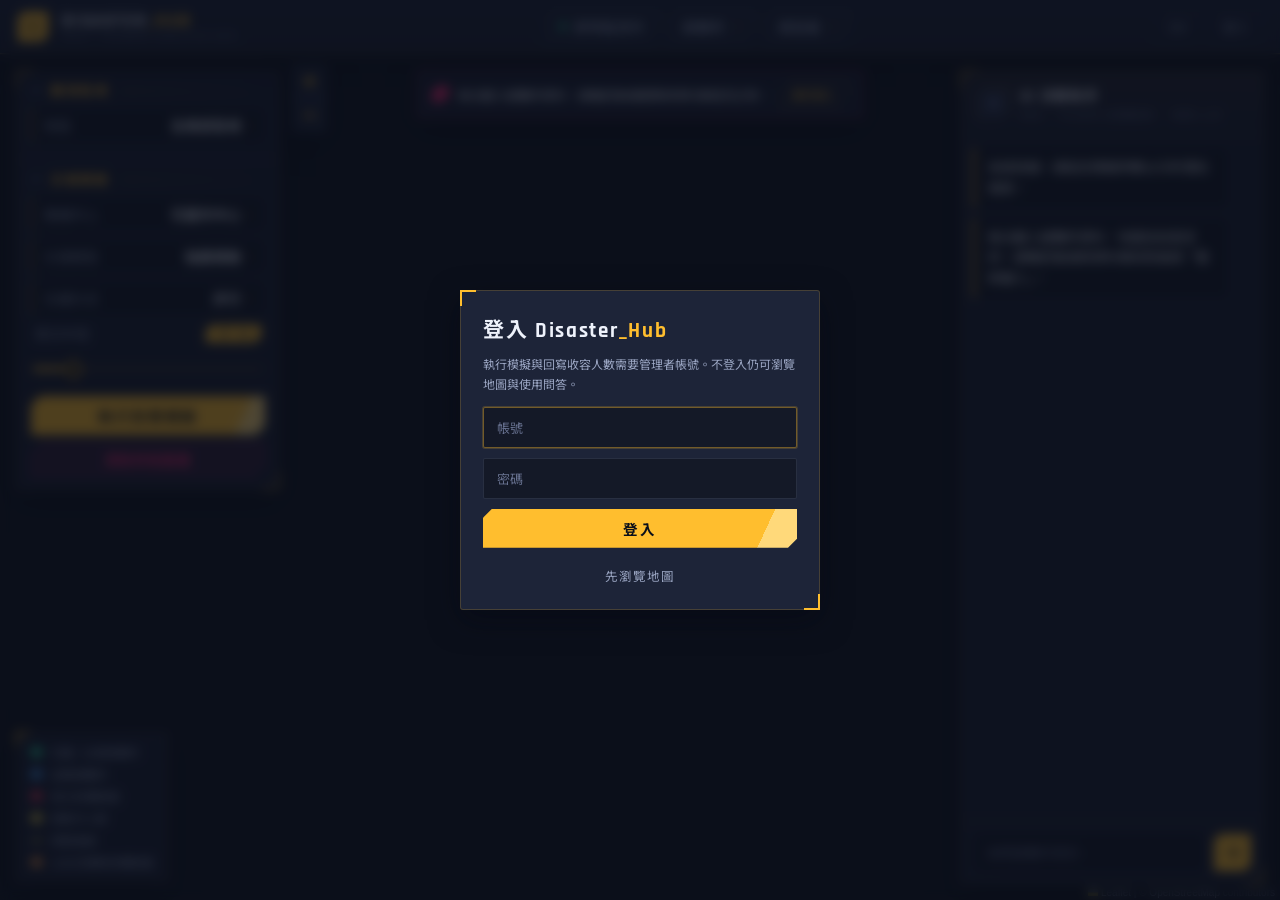
==== static/index.html @ a226a660 "add travel mode selector and show route times" ====
<!DOCTYPE html>
<html lang="zh-TW">
<head>
    <meta charset="UTF-8">
    <meta name="viewport" content="width=device-width, initial-scale=1">
    <title>Disaster Hub</title>
    <link href="https://fonts.googleapis.com/css2?family=Rajdhani:wght@500;600;700&family=Share+Tech+Mono&family=Noto+Sans+TC:wght@400;500;700&display=swap" rel="stylesheet">
    <!-- Leaflet 打包在本地：災時對外網路不穩也要能載入地圖程式；底圖圖磚仍需連線 -->
    <link rel="stylesheet" href="/static/vendor/leaflet/leaflet.css"/>
    <script src="/static/vendor/leaflet/leaflet.js"></script>
    <link rel="stylesheet" href="/static/style.css">
</head>
<body>

<nav class="navbar">
    <div class="logo-mark">
        <svg width="16" height="16" viewBox="0 0 24 24" fill="none"><path d="M12 2L3 7V12C3 17.5 6.8 21.7 12 23C17.2 21.7 21 17.5 21 12V7L12 2Z" stroke="white" stroke-width="2" stroke-linejoin="round" fill="rgba(255,255,255,0.15)"/></svg>
    </div>
    <div class="brand">
        <span class="brand-name">Disaster<b>_Hub</b></span>
        <span class="brand-sub">East Taiwan Shelter Ops</span>
    </div>
    <div class="nav-stats">
        <div class="stat-chip"><span class="live-dot"></span><span data-i18n="live">即時監測中</span></div>
        <div class="stat-chip"><span data-i18n="stat_shelters">避難所</span> <b id="stat-shelters">–</b></div>
        <div class="stat-chip"><span data-i18n="stat_capacity">總容量</span> <b id="stat-capacity">–</b></div>
    </div>
    <div class="auth-area">
        <button type="button" class="auth-btn" id="btn-lang" data-i18n="lang_toggle">EN</button>
        <div class="auth-chip" id="auth-chip" hidden>
            <span class="auth-user" id="auth-user"></span>
            <button type="button" class="auth-btn" id="btn-logout" data-i18n="btn_logout">登出</button>
        </div>
        <button type="button" class="auth-btn" id="btn-login-open" data-i18n="btn_login" hidden>登入</button>
    </div>
</nav>

<div class="workspace">

    <div id="map-panel">
        <div id="map"></div>
        <canvas id="crowd-canvas"></canvas>
        <div id="app-error" class="app-error" hidden>
            <span class="app-error-icon">!</span>
            <span id="app-error-text"></span>
            <button type="button" id="app-error-retry" data-i18n="btn_retry">重新載入</button>
        </div>
        <div class="legend">
            <div class="legend-item"><div class="legend-dot" style="background:#2ee6a8"></div><span data-i18n="legend_hualien_taitung">花蓮 / 台東避難所</span></div>
            <div class="legend-item"><div class="legend-dot" style="background:#4da6ff"></div><span data-i18n="legend_yilan">宜蘭避難所</span></div>
            <div class="legend-item"><div class="legend-dot" style="background:#ff3d5c"></div><span data-i18n="legend_impact">受災影響範圍</span></div>
            <div class="legend-item"><div class="legend-dot" style="background:#ffe14d"></div><span data-i18n="legend_crowd">疏散中人群</span></div>
            <div class="legend-item"><div class="legend-line"></div><span data-i18n="legend_route">疏散路線</span></div>
            <div class="legend-item"><div class="legend-dot" style="background:#ff9f43"></div><span data-i18n="legend_debris">土石流潛勢影響範圍</span></div>
        </div>
    </div>

    <aside class="sidebar overlay-panel">
        <div class="panel-section">
            <div class="section-header" data-i18n="section_area">觀測區域</div>
            <div class="list-row" onclick="toggleDropdown(event,'city-dropdown')">
                <span class="row-label" data-i18n="label_area">地區</span>
                <span class="row-value" id="city-display" data-i18n="city_all">全東部區域</span>
                <span class="chevron">›</span>
                <div class="dropdown-menu" id="city-dropdown">
                    <div class="dropdown-option selected" onclick="selectOption(event,'city','all','city_all')"><span data-i18n="city_all">全東部區域</span><span class="checkmark">✓</span></div>
                    <div class="dropdown-option" onclick="selectOption(event,'city','YILAN','city_yilan')"><span data-i18n="city_yilan">宜蘭</span></div>
                    <div class="dropdown-option" onclick="selectOption(event,'city','HUALIEN','city_hualien')"><span data-i18n="city_hualien">花蓮</span></div>
                    <div class="dropdown-option" onclick="selectOption(event,'city','TAITUNG','city_taitung')"><span data-i18n="city_taitung">台東</span></div>
                </div>
            </div>
        </div>

        <div class="panel-section">
            <div class="section-header" data-i18n="section_sim">災害模擬</div>
            <div class="list-row" onclick="toggleDropdown(event,'loc-dropdown')">
                <span class="row-label" data-i18n="label_center">模擬中心</span>
                <span class="row-value" id="loc-display" data-i18n="loc_hualien">花蓮市中心</span>
                <span class="chevron">›</span>
                <div class="dropdown-menu" id="loc-dropdown">
                    <div class="dropdown-option selected" onclick="selectOption(event,'loc','121.60,23.98','loc_hualien')"><span data-i18n="loc_hualien">花蓮市中心</span><span class="checkmark">✓</span></div>
                    <div class="dropdown-option" onclick="selectOption(event,'loc','121.75,24.75','loc_yilan')"><span data-i18n="loc_yilan">宜蘭市中心</span></div>
                    <div class="dropdown-option" onclick="selectOption(event,'loc','121.13,22.75','loc_taitung')"><span data-i18n="loc_taitung">台東市中心</span></div>
                </div>
            </div>
            <div class="list-row" onclick="toggleDropdown(event,'type-dropdown')">
                <span class="row-label" data-i18n="label_type">災害類型</span>
                <span class="row-value" id="type-display" data-i18n="type_earthquake">強震模擬</span>
                <span class="chevron">›</span>
                <div class="dropdown-menu" id="type-dropdown">
                    <div class="dropdown-option selected" onclick="selectOption(event,'type','earthquake','type_earthquake')"><span data-i18n="type_earthquake">強震模擬</span><span class="checkmark">✓</span></div>
                    <div class="dropdown-option" onclick="selectOption(event,'type','flood','type_flood')"><span data-i18n="type_flood">淹水模擬</span></div>
                    <div class="dropdown-option" onclick="selectOption(event,'type','fire','type_fire')"><span data-i18n="type_fire">火災模擬</span></div>
                </div>
            </div>
            <div class="list-row" onclick="toggleDropdown(event,'mode-dropdown')">
                <span class="row-label" data-i18n="label_mode">交通方式</span>
                <span class="row-value" id="mode-display" data-i18n="mode_walk">步行</span>
                <span class="chevron">›</span>
                <div class="dropdown-menu" id="mode-dropdown">
                    <div class="dropdown-option selected" onclick="selectOption(event,'mode','walk','mode_walk')"><span data-i18n="mode_walk">步行</span><span class="checkmark">✓</span></div>
                    <div class="dropdown-option" onclick="selectOption(event,'mode','drive','mode_drive')"><span data-i18n="mode_drive">開車</span></div>
                </div>
            </div>
            <div class="slider-row">
                <div class="slider-header">
                    <span class="slider-label" data-i18n="label_radius">受災半徑</span>
                    <span class="slider-value" id="radius-val">10 km</span>
                </div>
                <input type="range" id="sim-radius" min="1" max="60" value="10">
            </div>
        </div>

        <!-- 模擬進度條 -->
        <div id="sim-progress-wrap">
            <div class="progress-label">
                <span data-i18n="sim_progress">人群疏散模擬中</span>
                <span id="progress-pct">0%</span>
            </div>
            <div id="sim-progress-bar-bg">
                <div id="sim-progress-bar"></div>
            </div>
        </div>

        <div class="panel-actions">
            <button class="btn-primary" id="btn-simulate" data-i18n="btn_simulate">執行空間模擬</button>
            <button class="btn-danger" id="btn-reset" data-i18n="btn_reset">清除所有圖層</button>
        </div>
    </aside>

    <aside id="chat-panel" class="overlay-panel">
        <div class="chat-header">
            <div class="chat-avatar">
                <svg width="15" height="15" viewBox="0 0 24 24" fill="none"><path d="M12 3L13.9 8.6L19.5 9.2L15.4 13L16.6 18.5L12 15.6L7.4 18.5L8.6 13L4.5 9.2L10.1 8.6L12 3Z" stroke="#a5b4fc" stroke-width="1.6" stroke-linejoin="round"/></svg>
            </div>
            <div>
                <div class="chat-title" data-i18n="chat_title">AI 決策助手</div>
                <div class="chat-subtitle" data-i18n="chat_subtitle">RAG · PostGIS 空間查詢 · 本地 LLM</div>
            </div>
        </div>
        <div id="chat-container">
            <div class="msg msg-ai" data-i18n="chat_ready">系統就緒。請設定模擬參數以分析潛在風險。</div>
        </div>
        <div class="input-bar">
            <input class="input-field" type="text" id="user-input" placeholder="詢問避難所資訊…" data-i18n-placeholder="chat_placeholder" onkeydown="if(event.key==='Enter') sendChat(this.value)">
            <button class="send-btn" onclick="sendChat(document.getElementById('user-input').value)">
                <svg width="13" height="13" viewBox="0 0 12 12" fill="none"><path d="M6 1L11 6L6 11M1 6H11" stroke="white" stroke-width="1.8" stroke-linecap="round" stroke-linejoin="round"/></svg>
            </button>
        </div>
    </aside>

</div>

<div id="login-overlay" class="login-overlay" hidden>
    <form id="login-form" class="login-card">
        <div class="login-title"><span data-i18n="login_title">登入</span> Disaster<b>_Hub</b></div>
        <div class="login-sub" data-i18n="login_sub">執行模擬與回寫收容人數需要管理者帳號。不登入仍可瀏覽地圖與使用問答。</div>
        <input class="input-field" type="text" id="login-user" placeholder="帳號" data-i18n-placeholder="login_user" autocomplete="username" required>
        <input class="input-field" type="password" id="login-pass" placeholder="密碼" data-i18n-placeholder="login_pass" autocomplete="current-password" required>
        <div id="login-error" class="login-error" hidden></div>
        <button class="btn-primary" type="submit" id="btn-login" data-i18n="btn_login">登入</button>
        <button class="btn-ghost" type="button" id="btn-login-skip" data-i18n="login_skip">先瀏覽地圖</button>
    </form>
</div>

<script src="/static/i18n.js"></script>
<script src="/static/app.js"></script>
</body>
</html>
---- static/vendor/leaflet/leaflet.css ----
/* required styles */

.leaflet-pane,
.leaflet-tile,
.leaflet-marker-icon,
.leaflet-marker-shadow,
.leaflet-tile-container,
.leaflet-pane > svg,
.leaflet-pane > canvas,
.leaflet-zoom-box,
.leaflet-image-layer,
.leaflet-layer {
	position: absolute;
	left: 0;
	top: 0;
	}
.leaflet-container {
	overflow: hidden;
	}
.leaflet-tile,
.leaflet-marker-icon,
.leaflet-marker-shadow {
	-webkit-user-select: none;
	   -moz-user-select: none;
	        user-select: none;
	  -webkit-user-drag: none;
	}
/* Prevents IE11 from highlighting tiles in blue */
.leaflet-tile::selection {
	background: transparent;
}
/* Safari renders non-retina tile on retina better with this, but Chrome is worse */
.leaflet-safari .leaflet-tile {
	image-rendering: -webkit-optimize-contrast;
	}
/* hack that prevents hw layers "stretching" when loading new tiles */
.leaflet-safari .leaflet-tile-container {
	width: 1600px;
	height: 1600px;
	-webkit-transform-origin: 0 0;
	}
.leaflet-marker-icon,
.leaflet-marker-shadow {
	display: block;
	}
/* .leaflet-container svg: reset svg max-width decleration shipped in Joomla! (joomla.org) 3.x */
/* .leaflet-container img: map is broken in FF if you have max-width: 100% on tiles */
.leaflet-container .leaflet-overlay-pane svg {
	max-width: none !important;
	max-height: none !important;
	}
.leaflet-container .leaflet-marker-pane img,
.leaflet-container .leaflet-shadow-pane img,
.leaflet-container .leaflet-tile-pane img,
.leaflet-container img.leaflet-image-layer,
.leaflet-container .leaflet-tile {
	max-width: none !important;
	max-height: none !important;
	width: auto;
	padding: 0;
	}

.leaflet-container img.leaflet-tile {
	/* See: https://bugs.chromium.org/p/chromium/issues/detail?id=600120 */
	mix-blend-mode: plus-lighter;
}

.leaflet-container.leaflet-touch-zoom {
	-ms-touch-action: pan-x pan-y;
	touch-action: pan-x pan-y;
	}
.leaflet-container.leaflet-touch-drag {
	-ms-touch-action: pinch-zoom;
	/* Fallback for FF which doesn't support pinch-zoom */
	touch-action: none;
	touch-action: pinch-zoom;
}
.leaflet-container.leaflet-touch-drag.leaflet-touch-zoom {
	-ms-touch-action: none;
	touch-action: none;
}
.leaflet-container {
	-webkit-tap-highlight-color: transparent;
}
.leaflet-container a {
	-webkit-tap-highlight-color: rgba(51, 181, 229, 0.4);
}
.leaflet-tile {
	filter: inherit;
	visibility: hidden;
	}
.leaflet-tile-loaded {
	visibility: inherit;
	}
.leaflet-zoom-box {
	width: 0;
	height: 0;
	-moz-box-sizing: border-box;
	     box-sizing: border-box;
	z-index: 800;
	}
/* workaround for https://bugzilla.mozilla.org/show_bug.cgi?id=888319 */
.leaflet-overlay-pane svg {
	-moz-user-select: none;
	}

.leaflet-pane         { z-index: 400; }

.leaflet-tile-pane    { z-index: 200; }
.leaflet-overlay-pane { z-index: 400; }
.leaflet-shadow-pane  { z-index: 500; }
.leaflet-marker-pane  { z-index: 600; }
.leaflet-tooltip-pane   { z-index: 650; }
.leaflet-popup-pane   { z-index: 700; }

.leaflet-map-pane canvas { z-index: 100; }
.leaflet-map-pane svg    { z-index: 200; }

.leaflet-vml-shape {
	width: 1px;
	height: 1px;
	}
.lvml {
	behavior: url(#default#VML);
	display: inline-block;
	position: absolute;
	}


/* control positioning */

.leaflet-control {
	position: relative;
	z-index: 800;
	pointer-events: visiblePainted; /* IE 9-10 doesn't have auto */
	pointer-events: auto;
	}
.leaflet-top,
.leaflet-bottom {
	position: absolute;
	z-index: 1000;
	pointer-events: none;
	}
.leaflet-top {
	top: 0;
	}
.leaflet-right {
	right: 0;
	}
.leaflet-bottom {
	bottom: 0;
	}
.leaflet-left {
	left: 0;
	}
.leaflet-control {
	float: left;
	clear: both;
	}
.leaflet-right .leaflet-control {
	float: right;
	}
.leaflet-top .leaflet-control {
	margin-top: 10px;
	}
.leaflet-bottom .leaflet-control {
	margin-bottom: 10px;
	}
.leaflet-left .leaflet-control {
	margin-left: 10px;
	}
.leaflet-right .leaflet-control {
	margin-right: 10px;
	}


/* zoom and fade animations */

.leaflet-fade-anim .leaflet-popup {
	opacity: 0;
	-webkit-transition: opacity 0.2s linear;
	   -moz-transition: opacity 0.2s linear;
	        transition: opacity 0.2s linear;
	}
.leaflet-fade-anim .leaflet-map-pane .leaflet-popup {
	opacity: 1;
	}
.leaflet-zoom-animated {
	-webkit-transform-origin: 0 0;
	    -ms-transform-origin: 0 0;
	        transform-origin: 0 0;
	}
svg.leaflet-zoom-animated {
	will-change: transform;
}

.leaflet-zoom-anim .leaflet-zoom-animated {
	-webkit-transition: -webkit-transform 0.25s cubic-bezier(0,0,0.25,1);
	   -moz-transition:    -moz-transform 0.25s cubic-bezier(0,0,0.25,1);
	        transition:         transform 0.25s cubic-bezier(0,0,0.25,1);
	}
.leaflet-zoom-anim .leaflet-tile,
.leaflet-pan-anim .leaflet-tile {
	-webkit-transition: none;
	   -moz-transition: none;
	        transition: none;
	}

.leaflet-zoom-anim .leaflet-zoom-hide {
	visibility: hidden;
	}


/* cursors */

.leaflet-interactive {
	cursor: pointer;
	}
.leaflet-grab {
	cursor: -webkit-grab;
	cursor:    -moz-grab;
	cursor:         grab;
	}
.leaflet-crosshair,
.leaflet-crosshair .leaflet-interactive {
	cursor: crosshair;
	}
.leaflet-popup-pane,
.leaflet-control {
	cursor: auto;
	}
.leaflet-dragging .leaflet-grab,
.leaflet-dragging .leaflet-grab .leaflet-interactive,
.leaflet-dragging .leaflet-marker-draggable {
	cursor: move;
	cursor: -webkit-grabbing;
	cursor:    -moz-grabbing;
	cursor:         grabbing;
	}

/* marker & overlays interactivity */
.leaflet-marker-icon,
.leaflet-marker-shadow,
.leaflet-image-layer,
.leaflet-pane > svg path,
.leaflet-tile-container {
	pointer-events: none;
	}

.leaflet-marker-icon.leaflet-interactive,
.leaflet-image-layer.leaflet-interactive,
.leaflet-pane > svg path.leaflet-interactive,
svg.leaflet-image-layer.leaflet-interactive path {
	pointer-events: visiblePainted; /* IE 9-10 doesn't have auto */
	pointer-events: auto;
	}

/* visual tweaks */

.leaflet-container {
	background: #ddd;
	outline-offset: 1px;
	}
.leaflet-container a {
	color: #0078A8;
	}
.leaflet-zoom-box {
	border: 2px dotted #38f;
	background: rgba(255,255,255,0.5);
	}


/* general typography */
.leaflet-container {
	font-family: "Helvetica Neue", Arial, Helvetica, sans-serif;
	font-size: 12px;
	font-size: 0.75rem;
	line-height: 1.5;
	}


/* general toolbar styles */

.leaflet-bar {
	box-shadow: 0 1px 5px rgba(0,0,0,0.65);
	border-radius: 4px;
	}
.leaflet-bar a {
	background-color: #fff;
	border-bottom: 1px solid #ccc;
	width: 26px;
	height: 26px;
	line-height: 26px;
	display: block;
	text-align: center;
	text-decoration: none;
	color: black;
	}
.leaflet-bar a,
.leaflet-control-layers-toggle {
	background-position: 50% 50%;
	background-repeat: no-repeat;
	display: block;
	}
.leaflet-bar a:hover,
.leaflet-bar a:focus {
	background-color: #f4f4f4;
	}
.leaflet-bar a:first-child {
	border-top-left-radius: 4px;
	border-top-right-radius: 4px;
	}
.leaflet-bar a:last-child {
	border-bottom-left-radius: 4px;
	border-bottom-right-radius: 4px;
	border-bottom: none;
	}
.leaflet-bar a.leaflet-disabled {
	cursor: default;
	background-color: #f4f4f4;
	color: #bbb;
	}

.leaflet-touch .leaflet-bar a {
	width: 30px;
	height: 30px;
	line-height: 30px;
	}
.leaflet-touch .leaflet-bar a:first-child {
	border-top-left-radius: 2px;
	border-top-right-radius: 2px;
	}
.leaflet-touch .leaflet-bar a:last-child {
	border-bottom-left-radius: 2px;
	border-bottom-right-radius: 2px;
	}

/* zoom control */

.leaflet-control-zoom-in,
.leaflet-control-zoom-out {
	font: bold 18px 'Lucida Console', Monaco, monospace;
	text-indent: 1px;
	}

.leaflet-touch .leaflet-control-zoom-in, .leaflet-touch .leaflet-control-zoom-out  {
	font-size: 22px;
	}


/* layers control */

.leaflet-control-layers {
	box-shadow: 0 1px 5px rgba(0,0,0,0.4);
	background: #fff;
	border-radius: 5px;
	}
.leaflet-control-layers-toggle {
	background-image: url(images/layers.png);
	width: 36px;
	height: 36px;
	}
.leaflet-retina .leaflet-control-layers-toggle {
	background-image: url(images/layers-2x.png);
	background-size: 26px 26px;
	}
.leaflet-touch .leaflet-control-layers-toggle {
	width: 44px;
	height: 44px;
	}
.leaflet-control-layers .leaflet-control-layers-list,
.leaflet-control-layers-expanded .leaflet-control-layers-toggle {
	display: none;
	}
.leaflet-control-layers-expanded .leaflet-control-layers-list {
	display: block;
	position: relative;
	}
.leaflet-control-layers-expanded {
	padding: 6px 10px 6px 6px;
	color: #333;
	background: #fff;
	}
.leaflet-control-layers-scrollbar {
	overflow-y: scroll;
	overflow-x: hidden;
	padding-right: 5px;
	}
.leaflet-control-layers-selector {
	margin-top: 2px;
	position: relative;
	top: 1px;
	}
.leaflet-control-layers label {
	display: block;
	font-size: 13px;
	font-size: 1.08333em;
	}
.leaflet-control-layers-separator {
	height: 0;
	border-top: 1px solid #ddd;
	margin: 5px -10px 5px -6px;
	}

/* Default icon URLs */
.leaflet-default-icon-path { /* used only in path-guessing heuristic, see L.Icon.Default */
	background-image: url(images/marker-icon.png);
	}


/* attribution and scale controls */

.leaflet-container .leaflet-control-attribution {
	background: #fff;
	background: rgba(255, 255, 255, 0.8);
	margin: 0;
	}
.leaflet-control-attribution,
.leaflet-control-scale-line {
	padding: 0 5px;
	color: #333;
	line-height: 1.4;
	}
.leaflet-control-attribution a {
	text-decoration: none;
	}
.leaflet-control-attribution a:hover,
.leaflet-control-attribution a:focus {
	text-decoration: underline;
	}
.leaflet-attribution-flag {
	display: inline !important;
	vertical-align: baseline !important;
	width: 1em;
	height: 0.6669em;
	}
.leaflet-left .leaflet-control-scale {
	margin-left: 5px;
	}
.leaflet-bottom .leaflet-control-scale {
	margin-bottom: 5px;
	}
.leaflet-control-scale-line {
	border: 2px solid #777;
	border-top: none;
	line-height: 1.1;
	padding: 2px 5px 1px;
	white-space: nowrap;
	-moz-box-sizing: border-box;
	     box-sizing: border-box;
	background: rgba(255, 255, 255, 0.8);
	text-shadow: 1px 1px #fff;
	}
.leaflet-control-scale-line:not(:first-child) {
	border-top: 2px solid #777;
	border-bottom: none;
	margin-top: -2px;
	}
.leaflet-control-scale-line:not(:first-child):not(:last-child) {
	border-bottom: 2px solid #777;
	}

.leaflet-touch .leaflet-control-attribution,
.leaflet-touch .leaflet-control-layers,
.leaflet-touch .leaflet-bar {
	box-shadow: none;
	}
.leaflet-touch .leaflet-control-layers,
.leaflet-touch .leaflet-bar {
	border: 2px solid rgba(0,0,0,0.2);
	background-clip: padding-box;
	}


/* popup */

.leaflet-popup {
	position: absolute;
	text-align: center;
	margin-bottom: 20px;
	}
.leaflet-popup-content-wrapper {
	padding: 1px;
	text-align: left;
	border-radius: 12px;
	}
.leaflet-popup-content {
	margin: 13px 24px 13px 20px;
	line-height: 1.3;
	font-size: 13px;
	font-size: 1.08333em;
	min-height: 1px;
	}
.leaflet-popup-content p {
	margin: 17px 0;
	margin: 1.3em 0;
	}
.leaflet-popup-tip-container {
	width: 40px;
	height: 20px;
	position: absolute;
	left: 50%;
	margin-top: -1px;
	margin-left: -20px;
	overflow: hidden;
	pointer-events: none;
	}
.leaflet-popup-tip {
	width: 17px;
	height: 17px;
	padding: 1px;

	margin: -10px auto 0;
	pointer-events: auto;

	-webkit-transform: rotate(45deg);
	   -moz-transform: rotate(45deg);
	    -ms-transform: rotate(45deg);
	        transform: rotate(45deg);
	}
.leaflet-popup-content-wrapper,
.leaflet-popup-tip {
	background: white;
	color: #333;
	box-shadow: 0 3px 14px rgba(0,0,0,0.4);
	}
.leaflet-container a.leaflet-popup-close-button {
	position: absolute;
	top: 0;
	right: 0;
	border: none;
	text-align: center;
	width: 24px;
	height: 24px;
	font: 16px/24px Tahoma, Verdana, sans-serif;
	color: #757575;
	text-decoration: none;
	background: transparent;
	}
.leaflet-container a.leaflet-popup-close-button:hover,
.leaflet-container a.leaflet-popup-close-button:focus {
	color: #585858;
	}
.leaflet-popup-scrolled {
	overflow: auto;
	}

.leaflet-oldie .leaflet-popup-content-wrapper {
	-ms-zoom: 1;
	}
.leaflet-oldie .leaflet-popup-tip {
	width: 24px;
	margin: 0 auto;

	-ms-filter: "progid:DXImageTransform.Microsoft.Matrix(M11=0.70710678, M12=0.70710678, M21=-0.70710678, M22=0.70710678)";
	filter: progid:DXImageTransform.Microsoft.Matrix(M11=0.70710678, M12=0.70710678, M21=-0.70710678, M22=0.70710678);
	}

.leaflet-oldie .leaflet-control-zoom,
.leaflet-oldie .leaflet-control-layers,
.leaflet-oldie .leaflet-popup-content-wrapper,
.leaflet-oldie .leaflet-popup-tip {
	border: 1px solid #999;
	}


/* div icon */

.leaflet-div-icon {
	background: #fff;
	border: 1px solid #666;
	}


/* Tooltip */
/* Base styles for the element that has a tooltip */
.leaflet-tooltip {
	position: absolute;
	padding: 6px;
	background-color: #fff;
	border: 1px solid #fff;
	border-radius: 3px;
	color: #222;
	white-space: nowrap;
	-webkit-user-select: none;
	-moz-user-select: none;
	-ms-user-select: none;
	user-select: none;
	pointer-events: none;
	box-shadow: 0 1px 3px rgba(0,0,0,0.4);
	}
.leaflet-tooltip.leaflet-interactive {
	cursor: pointer;
	pointer-events: auto;
	}
.leaflet-tooltip-top:before,
.leaflet-tooltip-bottom:before,
.leaflet-tooltip-left:before,
.leaflet-tooltip-right:before {
	position: absolute;
	pointer-events: none;
	border: 6px solid transparent;
	background: transparent;
	content: "";
	}

/* Directions */

.leaflet-tooltip-bottom {
	margin-top: 6px;
}
.leaflet-tooltip-top {
	margin-top: -6px;
}
.leaflet-tooltip-bottom:before,
.leaflet-tooltip-top:before {
	left: 50%;
	margin-left: -6px;
	}
.leaflet-tooltip-top:before {
	bottom: 0;
	margin-bottom: -12px;
	border-top-color: #fff;
	}
.leaflet-tooltip-bottom:before {
	top: 0;
	margin-top: -12px;
	margin-left: -6px;
	border-bottom-color: #fff;
	}
.leaflet-tooltip-left {
	margin-left: -6px;
}
.leaflet-tooltip-right {
	margin-left: 6px;
}
.leaflet-tooltip-left:before,
.leaflet-tooltip-right:before {
	top: 50%;
	margin-top: -6px;
	}
.leaflet-tooltip-left:before {
	right: 0;
	margin-right: -12px;
	border-left-color: #fff;
	}
.leaflet-tooltip-right:before {
	left: 0;
	margin-left: -12px;
	border-right-color: #fff;
	}

/* Printing */

@media print {
	/* Prevent printers from removing background-images of controls. */
	.leaflet-control {
		-webkit-print-color-adjust: exact;
		print-color-adjust: exact;
		}
	}
---- static/style.css ----
* { box-sizing: border-box; margin: 0; padding: 0; -webkit-font-smoothing: antialiased; }

        :root {
            /* 左側面板寬度；縮放按鈕排在它右邊，兩處共用這個值才不會各改各的 */
            --sidebar-w: 264px;
            /* 圖例在面板正下方，面板最多只能長到圖例上緣：圖例高度＋與底邊的距離＋間隔 */
            --legend-reserve: 156px;
            --bg: #171c2b;
            --bg-deep: #10141f;
            --panel: rgba(26, 32, 51, 0.9);
            --panel-solid: #1d2438;
            --panel-raised: #242c44;
            --line: rgba(255, 190, 46, 0.18);
            --line-strong: rgba(255, 190, 46, 0.4);
            --hairline: rgba(148, 163, 198, 0.16);
            --text: #eef2fb;
            --text-dim: #9aa5c2;
            --text-faint: #67718f;
            --accent: #ffbe2e;
            --accent-dim: rgba(255, 190, 46, 0.12);
            --magenta: #ff2d78;
            --amber: #ff7a3d;
            --green: #2ee6a8;
            --blue: #4da6ff;
            --yellow: #ffe14d;
            --ink: #0a0f1a;
            --chamfer: polygon(9px 0, 100% 0, 100% calc(100% - 9px), calc(100% - 9px) 100%, 0 100%, 0 9px);
            --chamfer-sm: polygon(6px 0, 100% 0, 100% calc(100% - 6px), calc(100% - 6px) 100%, 0 100%, 0 6px);
            --shadow: 0 10px 30px rgba(6, 10, 20, 0.55);
        }

        html, body { height: 100%; }

        body {
            display: flex;
            flex-direction: column;
            background: var(--bg);
            font-family: 'Noto Sans TC', 'Rajdhani', sans-serif;
            overflow: hidden;
            color: var(--text);
        }

        ::selection { background: rgba(255, 190, 46, 0.3); }

        .en, .brand-name, .section-header, .stat-chip, .slider-value, .progress-label span:last-child {
            font-family: 'Rajdhani', 'Noto Sans TC', sans-serif;
        }
        .mono { font-family: 'Share Tech Mono', monospace; }

        /* ── 頂部導覽列 ─────────────────────────────── */
        .navbar {
            height: 54px;
            flex-shrink: 0;
            display: flex;
            align-items: center;
            gap: 14px;
            padding: 0 18px;
            background: linear-gradient(180deg, #1c2338, #181e30);
            border-bottom: 1px solid var(--line);
            box-shadow: 0 1px 0 rgba(255, 190, 46, 0.06), 0 6px 24px rgba(6, 10, 20, 0.4);
            z-index: 1200;
        }

        .logo-mark {
            width: 30px; height: 30px;
            background: var(--accent);
            clip-path: var(--chamfer-sm);
            display: flex; align-items: center; justify-content: center;
            flex-shrink: 0;
        }
        .logo-mark svg path { stroke: var(--ink); fill: rgba(10, 15, 26, 0.15); }

        .brand { display: flex; flex-direction: column; line-height: 1.1; }
        .brand-name {
            font-size: 17px; font-weight: 700;
            letter-spacing: 0.14em;
            text-transform: uppercase;
        }
        .brand-name b { color: var(--accent); font-weight: 700; }
        .brand-sub { font-size: 10px; color: var(--text-faint); letter-spacing: 0.22em; text-transform: uppercase; }

        .nav-stats { display: flex; gap: 8px; margin-left: auto; }

        .stat-chip {
            display: flex; align-items: center; gap: 8px;
            padding: 6px 14px;
            background: var(--panel-solid);
            border: 1px solid var(--hairline);
            clip-path: var(--chamfer-sm);
            font-size: 12.5px;
            font-weight: 600;
            letter-spacing: 0.08em;
            color: var(--text-dim);
        }
        .stat-chip b {
            color: var(--accent);
            font-family: 'Share Tech Mono', monospace;
            font-size: 13px;
            font-weight: 400;
        }

        .live-dot {
            width: 8px; height: 8px;
            background: var(--green);
            clip-path: polygon(50% 0, 100% 50%, 50% 100%, 0 50%);
            animation: blink 1.8s steps(2) infinite;
        }
        @keyframes blink { 50% { opacity: 0.35; } }

        /* ── 主區域：全幅地圖 + 浮動面板 ───────────── */
        .workspace { flex: 1; position: relative; overflow: hidden; background: var(--bg-deep); }

        #map-panel { position: absolute; inset: 0; z-index: 1; }
        #map { width: 100%; height: 100%; background: var(--bg-deep); }
        /* OSM 是亮色圖磚：反相後轉回原本的色相（水仍是藍、綠地仍是綠），再壓暗、降飽和貼近介面的深色。
           只套在圖磚層，避難所標記與模擬範圍圈在別的 pane，不受影響 */
        .leaflet-tile-pane { filter: invert(1) hue-rotate(180deg) brightness(0.9) contrast(0.85) saturate(0.5); }

        #crowd-canvas {
            position: absolute;
            top: 0; left: 0;
            width: 100%; height: 100%;
            pointer-events: none;
            z-index: 400;
        }

        .overlay-panel {
            position: absolute;
            background: var(--panel);
            backdrop-filter: blur(18px) saturate(140%);
            -webkit-backdrop-filter: blur(18px) saturate(140%);
            border: 1px solid var(--line);
            border-radius: 3px;
            box-shadow: var(--shadow);
            z-index: 1000;
        }
        .overlay-panel::before, .overlay-panel::after {
            content: '';
            position: absolute;
            width: 16px; height: 16px;
            pointer-events: none;
            z-index: 5;
        }
        .overlay-panel::before { top: -1px; left: -1px; border-top: 2px solid var(--accent); border-left: 2px solid var(--accent); }
        .overlay-panel::after { bottom: -1px; right: -1px; border-bottom: 2px solid var(--accent); border-right: 2px solid var(--accent); }

        /* 左側控制面板 */
        .sidebar {
            top: 16px; left: 16px;
            width: var(--sidebar-w);
            /* 不能長到圖例上：視窗太矮時面板自己捲動，而不是蓋住圖例。
               捲軸要看得到，否則使用者不知道下面還有按鈕 */
            max-height: calc(100% - 16px - var(--legend-reserve));
            display: flex;
            flex-direction: column;
            overflow-y: auto;
            overflow-x: hidden;
            scrollbar-width: thin;
            scrollbar-color: var(--line-strong) transparent;
        }

        .panel-section { padding: 10px 14px 4px; }
        .panel-section + .panel-section { border-top: 1px solid var(--hairline); margin-top: 6px; }

        .section-header {
            display: flex;
            align-items: center;
            gap: 10px;
            font-size: 12px;
            font-weight: 700;
            color: var(--accent);
            letter-spacing: 0.22em;
            text-transform: uppercase;
            margin-bottom: 8px;
        }
        .section-header::before { content: '//'; color: var(--text-faint); letter-spacing: 0; }
        .section-header::after {
            content: '';
            flex: 1;
            height: 1px;
            background: linear-gradient(90deg, var(--line-strong), transparent);
        }

        .list-row {
            display: flex;
            align-items: center;
            padding: 0 11px;
            min-height: 36px;
            margin-bottom: 6px;
            background: rgba(16, 20, 31, 0.55);
            border: 1px solid var(--hairline);
            border-left: 2px solid var(--line-strong);
            border-radius: 2px;
            cursor: pointer;
            transition: border-color 0.15s, background 0.15s;
            user-select: none;
            position: relative;
        }
        .list-row:hover { border-color: var(--line-strong); background: rgba(255, 190, 46, 0.06); }

        .row-label { font-size: 13px; color: var(--text-dim); flex: 1; letter-spacing: 0.04em; }
        .row-value { font-size: 13.5px; font-weight: 700; color: var(--text); margin-right: 8px; }
        .chevron { color: var(--accent); font-size: 12px; transform: rotate(90deg); }

        .dropdown-menu {
            display: none;
            position: absolute;
            top: calc(100% + 5px);
            left: -2px; right: 0;
            background: var(--panel-raised);
            border: 1px solid var(--line-strong);
            border-radius: 2px;
            overflow: hidden;
            z-index: 2000;
            box-shadow: 0 14px 34px rgba(6, 10, 20, 0.6);
            transform-origin: top center;
            animation: dropIn 0.14s ease;
        }
        @keyframes dropIn {
            from { opacity: 0; transform: translateY(-5px); }
            to   { opacity: 1; transform: translateY(0); }
        }
        .dropdown-menu.open { display: block; }

        .dropdown-option {
            padding: 10px 13px;
            font-size: 13px;
            color: var(--text-dim);
            border-top: 1px solid var(--hairline);
            cursor: pointer;
            display: flex;
            align-items: center;
            justify-content: space-between;
            transition: background 0.1s, color 0.1s;
        }
        .dropdown-option:first-child { border-top: none; }
        .dropdown-option:hover { background: var(--accent-dim); color: var(--text); }
        .dropdown-option.selected { color: var(--accent); font-weight: 700; border-left: 2px solid var(--accent); padding-left: 11px; }
        .checkmark { font-size: 12px; color: var(--accent); }

        .slider-row { padding: 2px 2px 8px; }
        .slider-header { display: flex; justify-content: space-between; align-items: center; margin-bottom: 9px; padding: 0 2px; }
        .slider-label { font-size: 13px; color: var(--text-dim); letter-spacing: 0.04em; }
        .slider-value {
            font-family: 'Share Tech Mono', monospace;
            font-size: 12.5px;
            color: var(--ink);
            background: var(--accent);
            padding: 2px 10px;
            clip-path: var(--chamfer-sm);
            font-weight: 400;
        }

        input[type="range"] {
            width: 100%;
            -webkit-appearance: none;
            appearance: none;
            height: 4px;
            background: linear-gradient(to right, #ffbe2e 17%, rgba(255,190,46,0.15) 17%);
            border-radius: 0;
            outline: none;
            cursor: pointer;
        }
        input[type="range"]::-webkit-slider-thumb {
            -webkit-appearance: none;
            width: 15px; height: 15px;
            border-radius: 2px;
            transform: rotate(45deg);
            background: var(--bg-deep);
            border: 2.5px solid var(--accent);
            box-shadow: 0 2px 8px rgba(0, 0, 0, 0.5);
            cursor: pointer;
            transition: background 0.12s;
        }
        input[type="range"]::-webkit-slider-thumb:hover { background: var(--accent); }

        .panel-actions { padding: 8px 14px 12px; display: flex; flex-direction: column; gap: 7px; }

        .btn-primary {
            padding: 9px;
            background: linear-gradient(115deg, var(--accent) 88%, #ffd97a 88%);
            color: var(--ink);
            border: none;
            clip-path: var(--chamfer);
            font-size: 14.5px;
            font-weight: 700;
            font-family: 'Noto Sans TC', sans-serif;
            letter-spacing: 0.12em;
            cursor: pointer;
            width: 100%;
            transition: filter 0.15s, transform 0.12s;
        }
        .btn-primary:hover { filter: brightness(1.12); transform: translateY(-1px); }
        .btn-primary:active { transform: translateY(0); filter: brightness(0.95); }
        .btn-primary:disabled { opacity: 0.4; cursor: not-allowed; transform: none; filter: grayscale(0.5); }

        .btn-danger {
            padding: 8px;
            background: rgba(255, 45, 120, 0.1);
            color: var(--magenta);
            border: none;
            box-shadow: inset 0 0 0 1px rgba(255, 45, 120, 0.4);
            clip-path: var(--chamfer);
            font-size: 13px;
            font-weight: 700;
            font-family: 'Noto Sans TC', sans-serif;
            letter-spacing: 0.1em;
            cursor: pointer;
            width: 100%;
            transition: background 0.15s;
        }
        .btn-danger:hover { background: rgba(255, 45, 120, 0.2); }

        /* 進度條（模擬進行中） */
        #sim-progress-wrap {
            display: none;
            margin: 4px 16px 0;
            background: rgba(16, 20, 31, 0.55);
            border: 1px solid var(--hairline);
            border-left: 2px solid var(--accent);
            border-radius: 2px;
            padding: 12px 14px;
        }
        #sim-progress-wrap.visible { display: block; }

        .progress-label {
            display: flex;
            justify-content: space-between;
            font-size: 11.5px;
            letter-spacing: 0.08em;
            color: var(--text-dim);
            margin-bottom: 8px;
        }
        .progress-label span:last-child {
            font-family: 'Share Tech Mono', monospace;
            color: var(--accent);
        }

        #sim-progress-bar-bg {
            height: 5px;
            background: rgba(148, 163, 198, 0.15);
            overflow: hidden;
        }

        #sim-progress-bar {
            height: 100%;
            width: 0%;
            background: repeating-linear-gradient(115deg, var(--accent) 0 8px, rgba(255, 190, 46, 0.55) 8px 12px);
            transition: width 0.3s;
        }

        /* Leaflet 深色化 */
        /* Leaflet 預設把縮放按鈕放在地圖左上角，正好被左側面板蓋住；移到面板右邊 */
        .leaflet-top.leaflet-left { left: calc(var(--sidebar-w) + 18px); }
        .leaflet-control-zoom { border: none !important; box-shadow: var(--shadow) !important; }
        .leaflet-control-zoom a {
            background: var(--panel-solid) !important;
            color: var(--accent) !important;
            border: 1px solid var(--hairline) !important;
            width: 34px !important; height: 34px !important;
            line-height: 32px !important;
            font-weight: 700;
        }
        .leaflet-control-zoom a:hover { background: var(--panel-raised) !important; }
        .leaflet-control-attribution {
            background: rgba(16, 20, 31, 0.75) !important;
            color: var(--text-faint) !important;
            font-size: 10px !important;
        }
        .leaflet-control-attribution a { color: var(--text-dim) !important; }

        .leaflet-popup-content-wrapper {
            background: var(--panel-raised);
            border-radius: 3px !important;
            border: 1px solid var(--line-strong);
            box-shadow: var(--shadow) !important;
            padding: 0 !important;
        }
        .leaflet-popup-content { margin: 0 !important; padding: 13px 16px !important; }
        .leaflet-popup-tip { background: var(--panel-raised) !important; border: 1px solid var(--line-strong); }
        .leaflet-popup-close-button { color: var(--text-faint) !important; }

        .popup-name {
            font-size: 13.5px; font-weight: 700; color: var(--text);
            margin-bottom: 9px;
            padding-left: 8px;
            border-left: 2px solid var(--accent);
        }
        .popup-row { display: flex; justify-content: space-between; gap: 20px; font-size: 12px; color: var(--text-dim); margin-bottom: 4px; }
        .popup-row span:last-child { color: var(--text); font-family: 'Share Tech Mono', monospace; font-size: 12px; }
        .popup-bar { height: 5px; background: rgba(148, 163, 198, 0.15); margin-top: 9px; overflow: hidden; }
        .popup-bar-fill { height: 100%; background: var(--green); transition: width 0.3s; }

        /* 載入失敗提示 */
        .app-error {
            position: absolute;
            top: 16px; left: 50%;
            transform: translateX(-50%);
            display: flex;
            align-items: center;
            gap: 10px;
            max-width: min(560px, calc(100% - 32px));
            background: var(--panel);
            backdrop-filter: blur(18px) saturate(140%);
            border: 1px solid rgba(255, 45, 120, 0.45);
            border-radius: 3px;
            padding: 10px 14px;
            z-index: 600;
            font-size: 12px;
            color: var(--text);
            box-shadow: var(--shadow);
        }
        .app-error[hidden] { display: none; }
        .app-error-icon {
            flex-shrink: 0;
            width: 16px; height: 16px;
            display: flex; align-items: center; justify-content: center;
            background: var(--magenta);
            color: var(--ink);
            font-weight: 700;
            font-size: 11px;
            clip-path: var(--chamfer-sm);
        }
        #app-error-retry {
            flex-shrink: 0;
            background: transparent;
            border: 1px solid var(--line-strong);
            color: var(--accent);
            font-family: inherit;
            font-size: 11px;
            letter-spacing: 0.04em;
            padding: 4px 10px;
            cursor: pointer;
            clip-path: var(--chamfer-sm);
        }
        #app-error-retry:hover { background: var(--accent-dim); }

        /* 圖例：左下角、面板正下方。面板的 max-height 扣掉了 --legend-reserve，兩者不會重疊 */
        .legend {
            position: absolute;
            bottom: 18px; left: 16px;
            background: var(--panel);
            backdrop-filter: blur(18px) saturate(140%);
            border: 1px solid var(--line);
            border-radius: 3px;
            padding: 11px 14px;
            z-index: 500;
            font-size: 11px;
            box-shadow: var(--shadow);
        }
        .legend::before {
            content: '';
            position: absolute;
            top: -1px; left: -1px;
            width: 12px; height: 12px;
            border-top: 2px solid var(--accent);
            border-left: 2px solid var(--accent);
        }
        .legend-item { display: flex; align-items: center; gap: 9px; margin-bottom: 6px; color: var(--text-dim); letter-spacing: 0.03em; }
        .legend-item:last-child { margin-bottom: 0; }
        .legend-dot {
            width: 11px; height: 11px;
            clip-path: polygon(50% 0, 100% 27%, 100% 73%, 50% 100%, 0 73%, 0 27%);
            flex-shrink: 0;
        }
        .legend-line {
            width: 11px; height: 3px;
            background: #ffe14d; opacity: 0.7;
            flex-shrink: 0;
        }

        /* 右側聊天 */
        #chat-panel {
            top: 16px; right: 16px; bottom: 16px;
            width: 304px;
            display: flex;
            flex-direction: column;
            overflow: hidden;
        }

        .chat-header {
            padding: 14px 16px 12px;
            border-bottom: 1px solid var(--line);
            display: flex;
            align-items: center;
            gap: 11px;
            background: linear-gradient(180deg, rgba(255, 190, 46, 0.05), transparent);
        }
        .chat-avatar {
            width: 32px; height: 32px;
            background: var(--panel-raised);
            box-shadow: inset 0 0 0 1px var(--line-strong);
            clip-path: var(--chamfer-sm);
            display: flex; align-items: center; justify-content: center;
            flex-shrink: 0;
        }
        .chat-title { font-size: 14px; font-weight: 700; letter-spacing: 0.06em; }
        .chat-subtitle { font-size: 10.5px; color: var(--text-faint); margin-top: 2px; letter-spacing: 0.08em; }

        #chat-container {
            flex: 1;
            overflow-y: auto;
            padding: 12px;
            display: flex;
            flex-direction: column;
            gap: 8px;
            scrollbar-width: none;
        }
        #chat-container::-webkit-scrollbar { display: none; }

        .msg {
            max-width: 92%;
            padding: 9px 13px;
            font-size: 13px;
            line-height: 1.6;
            border-radius: 2px;
            word-break: break-word;
        }
        .msg-ai {
            /* 回答用 textContent 寫入，換行要靠這行才看得到：清單一間一行、知識原文分段、出處另起一段 */
            white-space: pre-line;
            background: rgba(16, 20, 31, 0.6);
            border: 1px solid var(--hairline);
            border-left: 2px solid var(--accent);
            color: var(--text);
            align-self: flex-start;
        }
        .msg-user {
            background: var(--accent);
            color: var(--ink);
            font-weight: 500;
            align-self: flex-end;
            clip-path: var(--chamfer-sm);
        }
        .msg-loading {
            background: rgba(16, 20, 31, 0.5);
            border: 1px solid var(--hairline);
            border-left: 2px solid var(--text-faint);
            color: var(--text-faint);
            align-self: flex-start;
            font-size: 12px;
        }
        .msg-loading::after {
            content: '…';
            animation: dots 1.2s steps(4) infinite;
        }
        @keyframes dots { 0% { content: ''; } 25% { content: '·'; } 50% { content: '··'; } 75% { content: '···'; } }

        .input-bar { padding: 10px 12px; border-top: 1px solid var(--line); display: flex; align-items: center; gap: 8px; }

        .input-field {
            flex: 1; min-width: 0;
            padding: 10px 13px;
            background: rgba(16, 20, 31, 0.65);
            border: 1px solid var(--hairline);
            border-radius: 2px;
            font-size: 13px;
            font-family: inherit;
            color: var(--text);
            outline: none;
            transition: border-color 0.15s, box-shadow 0.15s;
        }
        .input-field::placeholder { color: var(--text-faint); }
        .input-field:focus { border-color: var(--line-strong); box-shadow: 0 0 0 1px var(--line); }

        .send-btn {
            width: 37px; height: 37px;
            flex-shrink: 0;
            background: var(--accent);
            border: none;
            clip-path: var(--chamfer-sm);
            cursor: pointer;
            display: flex;
            align-items: center;
            justify-content: center;
            transition: filter 0.15s;
        }
        .send-btn svg path { stroke: var(--ink); }
        .send-btn:hover { filter: brightness(1.12); }
        .send-btn:active { filter: brightness(0.9); }

        /* ── 登入 ─────────────────────────────────── */
        .auth-area { margin-left: auto; display: flex; align-items: center; gap: 10px; }
        .auth-chip { display: flex; align-items: center; gap: 10px; font-size: 12.5px; color: var(--text-dim); }
        .auth-chip[hidden] { display: none; }
        .auth-user { color: var(--text); font-weight: 600; letter-spacing: 0.04em; }
        .auth-user::before {
            content: ''; display: inline-block; width: 7px; height: 7px; border-radius: 50%;
            background: var(--green); margin-right: 7px; vertical-align: 1px;
            box-shadow: 0 0 8px var(--green);
        }
        .auth-btn {
            padding: 6px 12px;
            background: transparent;
            border: 1px solid var(--hairline);
            color: var(--text-dim);
            font-size: 12px;
            font-family: 'Noto Sans TC', sans-serif;
            letter-spacing: 0.08em;
            cursor: pointer;
            clip-path: var(--chamfer-sm);
            transition: color 0.15s, border-color 0.15s;
        }
        .auth-btn:hover { color: var(--accent); border-color: var(--line-strong); }
        .auth-btn[hidden] { display: none; }

        .login-overlay {
            position: fixed; inset: 0;
            display: flex; align-items: center; justify-content: center;
            background: rgba(10, 15, 26, 0.72);
            backdrop-filter: blur(6px);
            -webkit-backdrop-filter: blur(6px);
            z-index: 2000;
        }
        .login-overlay[hidden] { display: none; }
        .login-card {
            position: relative;
            width: min(360px, calc(100% - 32px));
            display: flex; flex-direction: column; gap: 10px;
            padding: 22px 22px 16px;
            background: var(--panel-solid);
            border: 1px solid var(--line);
            border-radius: 3px;
            box-shadow: var(--shadow);
        }
        .login-card::before, .login-card::after { content: ''; position: absolute; width: 14px; height: 14px; }
        .login-card::before { top: -1px; left: -1px; border-top: 2px solid var(--accent); border-left: 2px solid var(--accent); }
        .login-card::after { bottom: -1px; right: -1px; border-bottom: 2px solid var(--accent); border-right: 2px solid var(--accent); }
        .login-title { font-family: 'Rajdhani', 'Noto Sans TC', sans-serif; font-size: 21px; font-weight: 700; letter-spacing: 0.08em; }
        .login-title b { color: var(--accent); }
        .login-sub { font-size: 12px; color: var(--text-dim); line-height: 1.6; margin-bottom: 4px; }
        .login-card .input-field { width: 100%; }
        .login-error { font-size: 12px; color: var(--magenta); line-height: 1.5; }
        .login-error[hidden] { display: none; }
        .btn-ghost {
            padding: 8px;
            background: transparent;
            border: none;
            color: var(--text-dim);
            font-size: 12.5px;
            font-family: 'Noto Sans TC', sans-serif;
            letter-spacing: 0.08em;
            cursor: pointer;
        }
        .btn-ghost:hover { color: var(--text); }

        @media (max-width: 1100px) {
            :root { --sidebar-w: 240px; }
            #chat-panel { width: 264px; }
            .nav-stats { display: none; }
        }
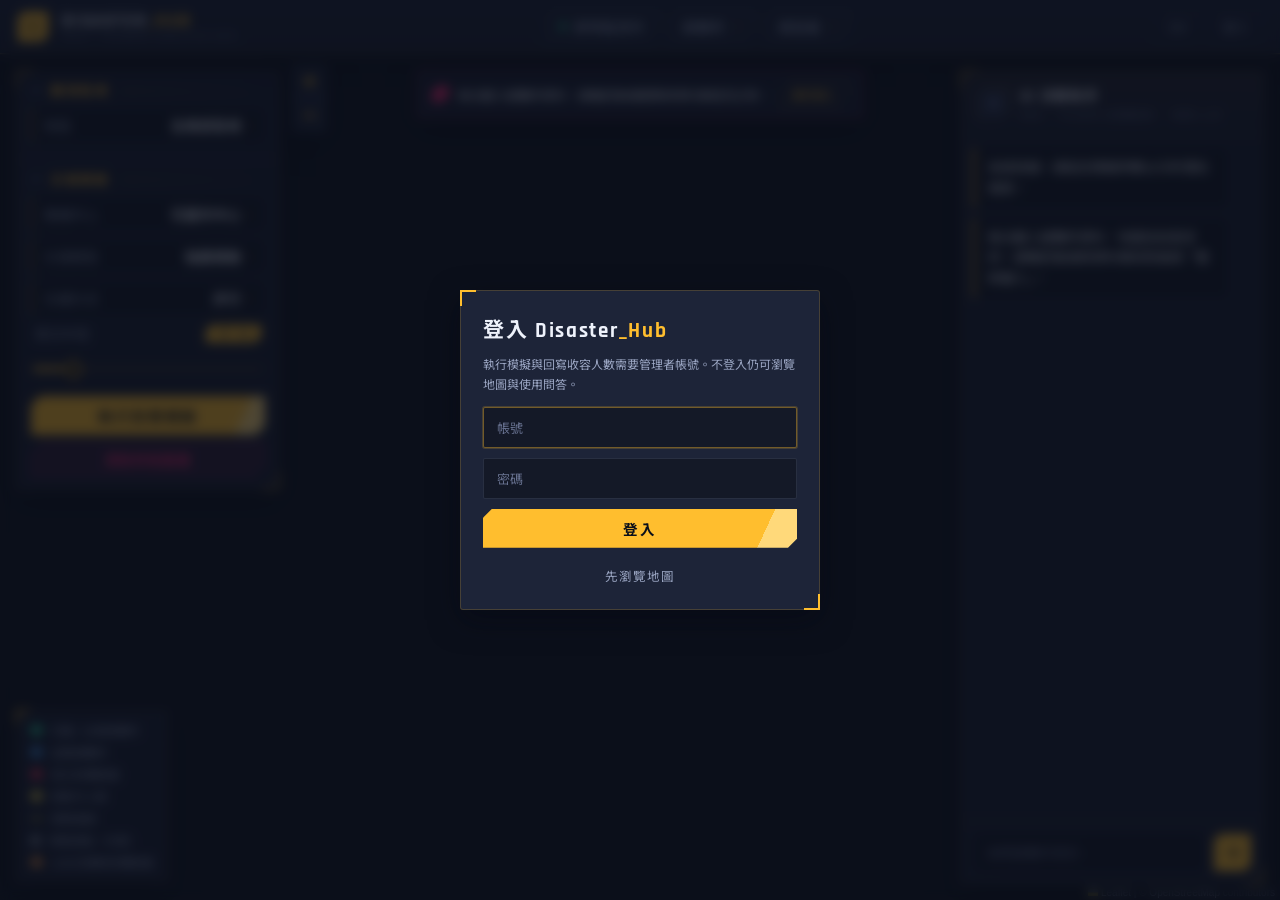
==== commit 3e7a2874: "pick the simulation centre on the map and draw village origins" ====
--- a/static/index.html
+++ b/static/index.html
@@ -51,6 +51,7 @@
             <div class="legend-item"><div class="legend-dot" style="background:#ff3d5c"></div><span data-i18n="legend_impact">受災影響範圍</span></div>
             <div class="legend-item"><div class="legend-dot" style="background:#ffe14d"></div><span data-i18n="legend_crowd">疏散中人群</span></div>
             <div class="legend-item"><div class="legend-line"></div><span data-i18n="legend_route">疏散路線</span></div>
+            <div class="legend-item"><div class="legend-ring"></div><span data-i18n="legend_origin">疏散起點（村里）</span></div>
             <div class="legend-item"><div class="legend-dot" style="background:#ff9f43"></div><span data-i18n="legend_debris">土石流潛勢影響範圍</span></div>
         </div>
     </div>
@@ -81,6 +82,7 @@
                     <div class="dropdown-option selected" onclick="selectOption(event,'loc','121.60,23.98','loc_hualien')"><span data-i18n="loc_hualien">花蓮市中心</span><span class="checkmark">✓</span></div>
                     <div class="dropdown-option" onclick="selectOption(event,'loc','121.75,24.75','loc_yilan')"><span data-i18n="loc_yilan">宜蘭市中心</span></div>
                     <div class="dropdown-option" onclick="selectOption(event,'loc','121.13,22.75','loc_taitung')"><span data-i18n="loc_taitung">台東市中心</span></div>
+                    <div class="dropdown-hint" data-i18n="loc_pick_hint">也可以直接在地圖上點一下</div>
                 </div>
             </div>
             <div class="list-row" onclick="toggleDropdown(event,'type-dropdown')">
--- a/static/style.css
+++ b/static/style.css
@@ -198,8 +198,10 @@
         }
         .list-row:hover { border-color: var(--line-strong); background: rgba(255, 190, 46, 0.06); }
 
-        .row-label { font-size: 13px; color: var(--text-dim); flex: 1; letter-spacing: 0.04em; }
-        .row-value { font-size: 13.5px; font-weight: 700; color: var(--text); margin-right: 8px; }
+        .row-label { font-size: 13px; color: var(--text-dim); flex: 1 0 auto; letter-spacing: 0.04em; margin-right: 10px; }
+        .row-value { font-size: 13.5px; font-weight: 700; color: var(--text); margin-right: 8px;
+            /* 地圖選點的名稱可能很長（Near Fucheng Village, Toucheng Township）：用掉標籤以外的空間，再長才截斷 */
+            min-width: 0; overflow: hidden; text-overflow: ellipsis; white-space: nowrap; }
         .chevron { color: var(--accent); font-size: 12px; transform: rotate(90deg); }
 
         .dropdown-menu {
@@ -237,6 +239,8 @@
         .dropdown-option:hover { background: var(--accent-dim); color: var(--text); }
         .dropdown-option.selected { color: var(--accent); font-weight: 700; border-left: 2px solid var(--accent); padding-left: 11px; }
         .checkmark { font-size: 12px; color: var(--accent); }
+        .dropdown-hint { padding: 8px 13px; font-size: 12px; color: var(--text-dim); border-top: 1px solid var(--hairline); cursor: default; }
+        .legend-ring { width: 9px; height: 9px; border-radius: 50%; border: 2px solid #e8f0ff; flex-shrink: 0; }
 
         .slider-row { padding: 2px 2px 8px; }
         .slider-header { display: flex; justify-content: space-between; align-items: center; margin-bottom: 9px; padding: 0 2px; }
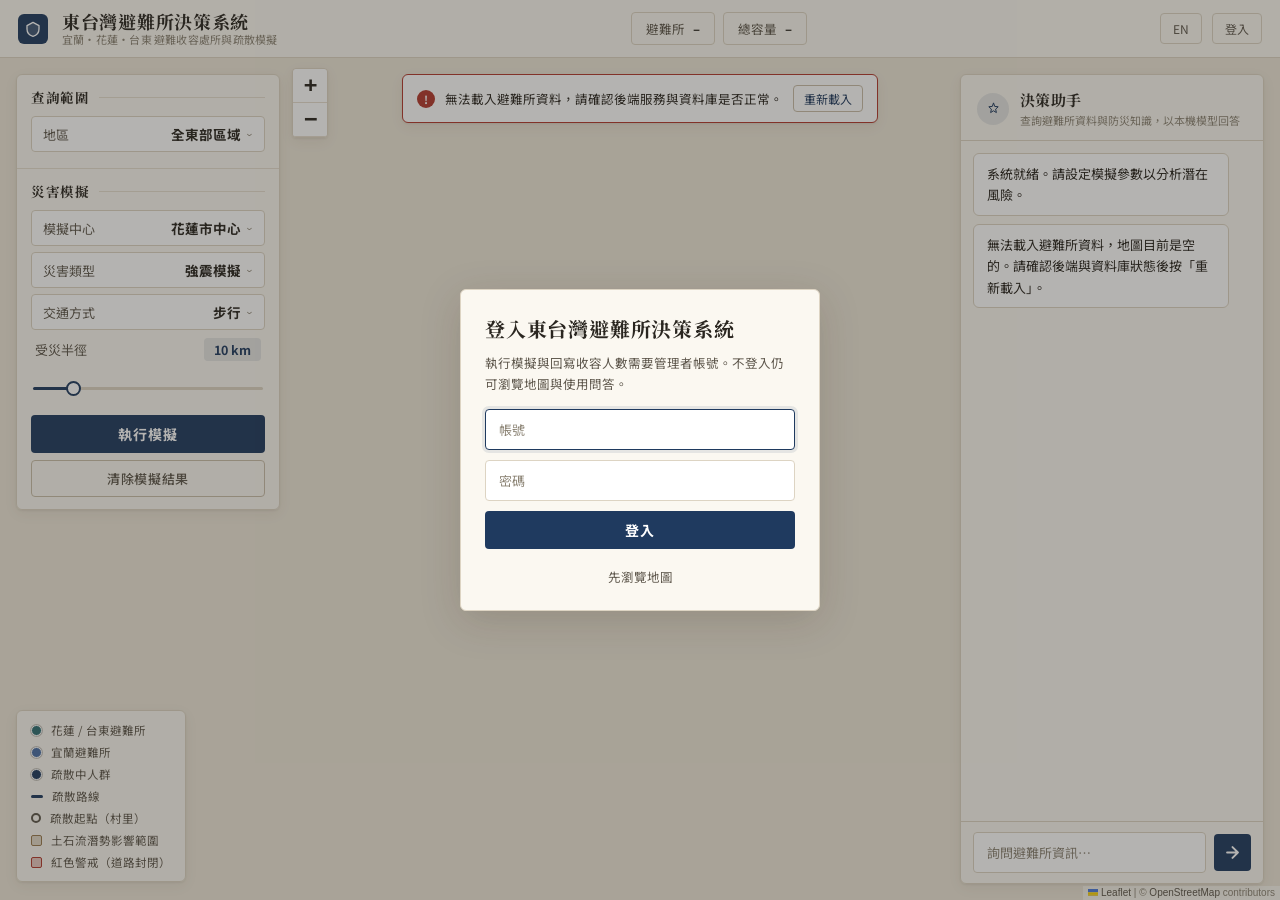
==== commit c7b2ea14: "restyle the interface with a beige and deep blue theme" ====
--- a/static/index.html
+++ b/static/index.html
@@ -4,7 +4,9 @@
     <meta charset="UTF-8">
     <meta name="viewport" content="width=device-width, initial-scale=1">
     <title>Disaster Hub</title>
-    <link href="https://fonts.googleapis.com/css2?family=Rajdhani:wght@500;600;700&family=Share+Tech+Mono&family=Noto+Sans+TC:wght@400;500;700&display=swap" rel="stylesheet">
+    <!-- 跟左上角的標誌同一個圖形；沒有它瀏覽器會去要 /favicon.ico，每次載入都留一個 404 -->
+    <link rel="icon" type="image/svg+xml" href="/static/favicon.svg">
+    <link href="https://fonts.googleapis.com/css2?family=Noto+Sans+TC:wght@400;500;700&family=Noto+Serif+TC:wght@700&display=swap" rel="stylesheet">
     <!-- Leaflet 打包在本地：災時對外網路不穩也要能載入地圖程式；底圖圖磚仍需連線 -->
     <link rel="stylesheet" href="/static/vendor/leaflet/leaflet.css"/>
     <script src="/static/vendor/leaflet/leaflet.js"></script>
@@ -17,11 +19,10 @@
         <svg width="16" height="16" viewBox="0 0 24 24" fill="none"><path d="M12 2L3 7V12C3 17.5 6.8 21.7 12 23C17.2 21.7 21 17.5 21 12V7L12 2Z" stroke="white" stroke-width="2" stroke-linejoin="round" fill="rgba(255,255,255,0.15)"/></svg>
     </div>
     <div class="brand">
-        <span class="brand-name">Disaster<b>_Hub</b></span>
-        <span class="brand-sub">East Taiwan Shelter Ops</span>
+        <span class="brand-name" data-i18n="brand_name">東台灣避難所決策系統</span>
+        <span class="brand-sub" data-i18n="brand_sub">宜蘭・花蓮・台東 避難收容處所與疏散模擬</span>
     </div>
     <div class="nav-stats">
-        <div class="stat-chip"><span class="live-dot"></span><span data-i18n="live">即時監測中</span></div>
         <div class="stat-chip"><span data-i18n="stat_shelters">避難所</span> <b id="stat-shelters">–</b></div>
         <div class="stat-chip"><span data-i18n="stat_capacity">總容量</span> <b id="stat-capacity">–</b></div>
     </div>
@@ -46,13 +47,14 @@
             <button type="button" id="app-error-retry" data-i18n="btn_retry">重新載入</button>
         </div>
         <div class="legend">
-            <div class="legend-item"><div class="legend-dot" style="background:#2ee6a8"></div><span data-i18n="legend_hualien_taitung">花蓮 / 台東避難所</span></div>
-            <div class="legend-item"><div class="legend-dot" style="background:#4da6ff"></div><span data-i18n="legend_yilan">宜蘭避難所</span></div>
-            <div class="legend-item"><div class="legend-dot" style="background:#ff3d5c"></div><span data-i18n="legend_impact">受災影響範圍</span></div>
-            <div class="legend-item"><div class="legend-dot" style="background:#ffe14d"></div><span data-i18n="legend_crowd">疏散中人群</span></div>
-            <div class="legend-item"><div class="legend-line"></div><span data-i18n="legend_route">疏散路線</span></div>
-            <div class="legend-item"><div class="legend-ring"></div><span data-i18n="legend_origin">疏散起點（村里）</span></div>
-            <div class="legend-item"><div class="legend-dot" style="background:#ff9f43"></div><span data-i18n="legend_debris">土石流潛勢影響範圍</span></div>
+            <!-- 色塊的顏色由 static/js/main.js 依 data-theme 從 THEME 填入，跟地圖上畫的是同一組 -->
+            <div class="legend-item"><div class="legend-dot" data-theme="hualienTaitung"></div><span data-i18n="legend_hualien_taitung">花蓮 / 台東避難所</span></div>
+            <div class="legend-item"><div class="legend-dot" data-theme="yilan"></div><span data-i18n="legend_yilan">宜蘭避難所</span></div>
+            <div class="legend-item"><div class="legend-dot" data-theme="crowd"></div><span data-i18n="legend_crowd">疏散中人群</span></div>
+            <div class="legend-item"><div class="legend-line" data-theme="route"></div><span data-i18n="legend_route">疏散路線</span></div>
+            <div class="legend-item"><div class="legend-ring" data-theme="origin"></div><span data-i18n="legend_origin">疏散起點（村里）</span></div>
+            <div class="legend-item"><div class="legend-area" data-theme="zone"></div><span data-i18n="legend_debris">土石流潛勢影響範圍</span></div>
+            <div class="legend-item"><div class="legend-area" data-theme="alertRed"></div><span data-i18n="legend_alert">紅色警戒（道路封閉）</span></div>
         </div>
     </div>
 
@@ -155,7 +157,7 @@
 
 <div id="login-overlay" class="login-overlay" hidden>
     <form id="login-form" class="login-card">
-        <div class="login-title"><span data-i18n="login_title">登入</span> Disaster<b>_Hub</b></div>
+        <div class="login-title" data-i18n="login_title">登入</div>
         <div class="login-sub" data-i18n="login_sub">執行模擬與回寫收容人數需要管理者帳號。不登入仍可瀏覽地圖與使用問答。</div>
         <input class="input-field" type="text" id="login-user" placeholder="帳號" data-i18n-placeholder="login_user" autocomplete="username" required>
         <input class="input-field" type="password" id="login-pass" placeholder="密碼" data-i18n-placeholder="login_pass" autocomplete="current-password" required>
@@ -166,6 +168,15 @@
 </div>
 
 <script src="/static/i18n.js"></script>
-<script src="/static/app.js"></script>
+<!-- 依序載入、共用同一個全域範圍：後面的檔案用得到前面的；main.js 最後載入，負責頁面載入時要做的事 -->
+<script src="/static/js/controls.js"></script>
+<script src="/static/js/auth.js"></script>
+<script src="/static/js/map.js"></script>
+<script src="/static/js/shelters.js"></script>
+<script src="/static/js/crowd.js"></script>
+<script src="/static/js/simulation.js"></script>
+<script src="/static/js/picking.js"></script>
+<script src="/static/js/chat.js"></script>
+<script src="/static/js/main.js"></script>
 </body>
 </html>
--- a/static/style.css
+++ b/static/style.css
@@ -1,32 +1,37 @@
         * { box-sizing: border-box; margin: 0; padding: 0; -webkit-font-smoothing: antialiased; }
 
+        /* 視覺：米色底、深藍主色，像政府公報或防災單位的系統，而不是遊戲的抬頭顯示器（2026-11-09 改版）。
+           紅色只留給危險（受影響、紅色警戒、滿載），琥珀色給注意；裝飾不用顏色。
+           地圖上的顏色在 static/js/controls.js 的 THEME，跟這裡的變數是同一組 */
         :root {
             /* 左側面板寬度；縮放按鈕排在它右邊，兩處共用這個值才不會各改各的 */
             --sidebar-w: 264px;
             /* 圖例在面板正下方，面板最多只能長到圖例上緣：圖例高度＋與底邊的距離＋間隔 */
-            --legend-reserve: 156px;
-            --bg: #171c2b;
-            --bg-deep: #10141f;
-            --panel: rgba(26, 32, 51, 0.9);
-            --panel-solid: #1d2438;
-            --panel-raised: #242c44;
-            --line: rgba(255, 190, 46, 0.18);
-            --line-strong: rgba(255, 190, 46, 0.4);
-            --hairline: rgba(148, 163, 198, 0.16);
-            --text: #eef2fb;
-            --text-dim: #9aa5c2;
-            --text-faint: #67718f;
-            --accent: #ffbe2e;
-            --accent-dim: rgba(255, 190, 46, 0.12);
-            --magenta: #ff2d78;
-            --amber: #ff7a3d;
-            --green: #2ee6a8;
-            --blue: #4da6ff;
-            --yellow: #ffe14d;
-            --ink: #0a0f1a;
-            --chamfer: polygon(9px 0, 100% 0, 100% calc(100% - 9px), calc(100% - 9px) 100%, 0 100%, 0 9px);
-            --chamfer-sm: polygon(6px 0, 100% 0, 100% calc(100% - 6px), calc(100% - 6px) 100%, 0 100%, 0 6px);
-            --shadow: 0 10px 30px rgba(6, 10, 20, 0.55);
+            --legend-reserve: 180px;
+            --bg: #F4EFE4;
+            --bg-deep: #EDE6D8;
+            --panel: rgba(251, 248, 241, 0.97);
+            --panel-solid: #FBF8F1;
+            --surface: #FFFFFF;
+            --line: #DDD4C3;
+            --line-strong: #C9BEA9;
+            --hairline: #E6DECF;
+            --text: #2A2620;
+            --text-dim: #5E574C;
+            --text-faint: #8C8475;
+            --accent: #1F3A5F;
+            --accent-hover: #2B4C78;
+            --accent-dim: rgba(31, 58, 95, 0.10);
+            --danger: #B23A2E;
+            --danger-dim: rgba(178, 58, 46, 0.08);
+            --caution: #C08A1E;
+            --ok: #3E7B5A;
+            --on-accent: #FFFFFF;
+            --radius: 6px;
+            --radius-sm: 4px;
+            --shadow: 0 1px 2px rgba(60, 48, 30, 0.08), 0 4px 14px rgba(60, 48, 30, 0.06);
+            --font: 'Noto Sans TC', system-ui, -apple-system, 'Segoe UI', sans-serif;
+            --font-title: 'Noto Serif TC', 'Songti TC', serif;
         }
 
         html, body { height: 100%; }
@@ -35,86 +40,54 @@
             display: flex;
             flex-direction: column;
             background: var(--bg);
-            font-family: 'Noto Sans TC', 'Rajdhani', sans-serif;
+            font-family: var(--font);
             overflow: hidden;
             color: var(--text);
         }
 
-        ::selection { background: rgba(255, 190, 46, 0.3); }
-
-        .en, .brand-name, .section-header, .stat-chip, .slider-value, .progress-label span:last-child {
-            font-family: 'Rajdhani', 'Noto Sans TC', sans-serif;
-        }
-        .mono { font-family: 'Share Tech Mono', monospace; }
+        ::selection { background: var(--accent-dim); }
 
         /* ── 頂部導覽列 ─────────────────────────────── */
         .navbar {
-            height: 54px;
+            height: 58px;
             flex-shrink: 0;
             display: flex;
             align-items: center;
             gap: 14px;
             padding: 0 18px;
-            background: linear-gradient(180deg, #1c2338, #181e30);
+            background: var(--panel-solid);
             border-bottom: 1px solid var(--line);
-            box-shadow: 0 1px 0 rgba(255, 190, 46, 0.06), 0 6px 24px rgba(6, 10, 20, 0.4);
             z-index: 1200;
         }
-
         .logo-mark {
             width: 30px; height: 30px;
             background: var(--accent);
-            clip-path: var(--chamfer-sm);
+            border-radius: var(--radius);
             display: flex; align-items: center; justify-content: center;
             flex-shrink: 0;
         }
-        .logo-mark svg path { stroke: var(--ink); fill: rgba(10, 15, 26, 0.15); }
-
-        .brand { display: flex; flex-direction: column; line-height: 1.1; }
-        .brand-name {
-            font-size: 17px; font-weight: 700;
-            letter-spacing: 0.14em;
-            text-transform: uppercase;
-        }
-        .brand-name b { color: var(--accent); font-weight: 700; }
-        .brand-sub { font-size: 10px; color: var(--text-faint); letter-spacing: 0.22em; text-transform: uppercase; }
-
+        .logo-mark svg path { stroke: var(--on-accent); fill: rgba(255, 255, 255, 0.15); }
+        .brand { display: flex; flex-direction: column; line-height: 1.2; }
+        .brand-name { font-family: var(--font-title); font-size: 18px; font-weight: 700; letter-spacing: 0.04em; }
+        .brand-sub { font-size: 11px; color: var(--text-faint); letter-spacing: 0.02em; }
         .nav-stats { display: flex; gap: 8px; margin-left: auto; }
-
         .stat-chip {
             display: flex; align-items: center; gap: 8px;
             padding: 6px 14px;
-            background: var(--panel-solid);
-            border: 1px solid var(--hairline);
-            clip-path: var(--chamfer-sm);
+            border: 1px solid var(--line);
+            border-radius: var(--radius-sm);
             font-size: 12.5px;
-            font-weight: 600;
-            letter-spacing: 0.08em;
             color: var(--text-dim);
         }
-        .stat-chip b {
-            color: var(--accent);
-            font-family: 'Share Tech Mono', monospace;
-            font-size: 13px;
-            font-weight: 400;
-        }
-
-        .live-dot {
-            width: 8px; height: 8px;
-            background: var(--green);
-            clip-path: polygon(50% 0, 100% 50%, 50% 100%, 0 50%);
-            animation: blink 1.8s steps(2) infinite;
-        }
-        @keyframes blink { 50% { opacity: 0.35; } }
+        .stat-chip b { color: var(--text); font-size: 13px; font-weight: 700; font-variant-numeric: tabular-nums; }
 
         /* ── 主區域：全幅地圖 + 浮動面板 ───────────── */
         .workspace { flex: 1; position: relative; overflow: hidden; background: var(--bg-deep); }
-
         #map-panel { position: absolute; inset: 0; z-index: 1; }
         #map { width: 100%; height: 100%; background: var(--bg-deep); }
-        /* OSM 是亮色圖磚：反相後轉回原本的色相（水仍是藍、綠地仍是綠），再壓暗、降飽和貼近介面的深色。
-           只套在圖磚層，避難所標記與模擬範圍圈在別的 pane，不受影響 */
-        .leaflet-tile-pane { filter: invert(1) hue-rotate(180deg) brightness(0.9) contrast(0.85) saturate(0.5); }
+        /* OSM 圖磚降低彩度、稍微偏暖，退到背景，讓避難所、警戒、路線跳出來；
+           只套在圖磚層，標記與模擬範圍圈在別的 pane，不受影響 */
+        .leaflet-tile-pane { filter: saturate(0.45) sepia(0.1) brightness(1.03) contrast(0.95); }
 
         #crowd-canvas {
             position: absolute;
@@ -127,22 +100,11 @@
         .overlay-panel {
             position: absolute;
             background: var(--panel);
-            backdrop-filter: blur(18px) saturate(140%);
-            -webkit-backdrop-filter: blur(18px) saturate(140%);
-            border: 1px solid var(--line);
-            border-radius: 3px;
+            border: 1px solid var(--line);
+            border-radius: var(--radius);
             box-shadow: var(--shadow);
             z-index: 1000;
         }
-        .overlay-panel::before, .overlay-panel::after {
-            content: '';
-            position: absolute;
-            width: 16px; height: 16px;
-            pointer-events: none;
-            z-index: 5;
-        }
-        .overlay-panel::before { top: -1px; left: -1px; border-top: 2px solid var(--accent); border-left: 2px solid var(--accent); }
-        .overlay-panel::after { bottom: -1px; right: -1px; border-bottom: 2px solid var(--accent); border-right: 2px solid var(--accent); }
 
         /* 左側控制面板 */
         .sidebar {
@@ -158,28 +120,20 @@
             scrollbar-width: thin;
             scrollbar-color: var(--line-strong) transparent;
         }
-
-        .panel-section { padding: 10px 14px 4px; }
+        .panel-section { padding: 12px 14px 4px; }
         .panel-section + .panel-section { border-top: 1px solid var(--hairline); margin-top: 6px; }
-
         .section-header {
             display: flex;
             align-items: center;
             gap: 10px;
-            font-size: 12px;
+            font-family: var(--font-title);
+            font-size: 13.5px;
             font-weight: 700;
-            color: var(--accent);
-            letter-spacing: 0.22em;
-            text-transform: uppercase;
-            margin-bottom: 8px;
-        }
-        .section-header::before { content: '//'; color: var(--text-faint); letter-spacing: 0; }
-        .section-header::after {
-            content: '';
-            flex: 1;
-            height: 1px;
-            background: linear-gradient(90deg, var(--line-strong), transparent);
-        }
+            color: var(--text);
+            letter-spacing: 0.04em;
+            margin-bottom: 9px;
+        }
+        .section-header::after { content: ''; flex: 1; height: 1px; background: var(--hairline); }
 
         .list-row {
             display: flex;
@@ -187,43 +141,34 @@
             padding: 0 11px;
             min-height: 36px;
             margin-bottom: 6px;
-            background: rgba(16, 20, 31, 0.55);
-            border: 1px solid var(--hairline);
-            border-left: 2px solid var(--line-strong);
-            border-radius: 2px;
-            cursor: pointer;
-            transition: border-color 0.15s, background 0.15s;
+            background: var(--surface);
+            border: 1px solid var(--line);
+            border-radius: var(--radius-sm);
+            cursor: pointer;
+            transition: border-color 0.15s;
             user-select: none;
             position: relative;
         }
-        .list-row:hover { border-color: var(--line-strong); background: rgba(255, 190, 46, 0.06); }
-
-        .row-label { font-size: 13px; color: var(--text-dim); flex: 1 0 auto; letter-spacing: 0.04em; margin-right: 10px; }
+        .list-row:hover { border-color: var(--accent); }
+        .row-label { font-size: 13px; color: var(--text-dim); flex: 1 0 auto; margin-right: 10px; }
         .row-value { font-size: 13.5px; font-weight: 700; color: var(--text); margin-right: 8px;
             /* 地圖選點的名稱可能很長（Near Fucheng Village, Toucheng Township）：用掉標籤以外的空間，再長才截斷 */
             min-width: 0; overflow: hidden; text-overflow: ellipsis; white-space: nowrap; }
-        .chevron { color: var(--accent); font-size: 12px; transform: rotate(90deg); }
+        .chevron { color: var(--text-faint); font-size: 12px; transform: rotate(90deg); }
 
         .dropdown-menu {
             display: none;
             position: absolute;
-            top: calc(100% + 5px);
-            left: -2px; right: 0;
-            background: var(--panel-raised);
-            border: 1px solid var(--line-strong);
-            border-radius: 2px;
+            top: calc(100% + 4px);
+            left: -1px; right: -1px;
+            background: var(--surface);
+            border: 1px solid var(--line);
+            border-radius: var(--radius-sm);
             overflow: hidden;
             z-index: 2000;
-            box-shadow: 0 14px 34px rgba(6, 10, 20, 0.6);
-            transform-origin: top center;
-            animation: dropIn 0.14s ease;
-        }
-        @keyframes dropIn {
-            from { opacity: 0; transform: translateY(-5px); }
-            to   { opacity: 1; transform: translateY(0); }
+            box-shadow: var(--shadow);
         }
         .dropdown-menu.open { display: block; }
-
         .dropdown-option {
             padding: 10px 13px;
             font-size: 13px;
@@ -239,161 +184,143 @@
         .dropdown-option:hover { background: var(--accent-dim); color: var(--text); }
         .dropdown-option.selected { color: var(--accent); font-weight: 700; border-left: 2px solid var(--accent); padding-left: 11px; }
         .checkmark { font-size: 12px; color: var(--accent); }
-        .dropdown-hint { padding: 8px 13px; font-size: 12px; color: var(--text-dim); border-top: 1px solid var(--hairline); cursor: default; }
-        .legend-ring { width: 9px; height: 9px; border-radius: 50%; border: 2px solid #e8f0ff; flex-shrink: 0; }
+        .dropdown-hint { padding: 8px 13px; font-size: 12px; color: var(--text-faint); border-top: 1px solid var(--hairline); cursor: default; }
 
         .slider-row { padding: 2px 2px 8px; }
-        .slider-header { display: flex; justify-content: space-between; align-items: center; margin-bottom: 9px; padding: 0 2px; }
-        .slider-label { font-size: 13px; color: var(--text-dim); letter-spacing: 0.04em; }
+        .slider-header { display: flex; justify-content: space-between; align-items: center; margin-bottom: 10px; padding: 0 2px; }
+        .slider-label { font-size: 13px; color: var(--text-dim); }
         .slider-value {
-            font-family: 'Share Tech Mono', monospace;
             font-size: 12.5px;
-            color: var(--ink);
-            background: var(--accent);
+            font-weight: 700;
+            color: var(--accent);
+            background: var(--accent-dim);
             padding: 2px 10px;
-            clip-path: var(--chamfer-sm);
-            font-weight: 400;
-        }
-
+            border-radius: var(--radius-sm);
+            font-variant-numeric: tabular-nums;
+        }
+        /* 軌道的填色由 static/js/main.js 依數值設定 */
         input[type="range"] {
             width: 100%;
             -webkit-appearance: none;
             appearance: none;
-            height: 4px;
-            background: linear-gradient(to right, #ffbe2e 17%, rgba(255,190,46,0.15) 17%);
-            border-radius: 0;
+            height: 3px;
+            background: var(--line);
+            border-radius: 2px;
             outline: none;
             cursor: pointer;
         }
         input[type="range"]::-webkit-slider-thumb {
             -webkit-appearance: none;
             width: 15px; height: 15px;
-            border-radius: 2px;
-            transform: rotate(45deg);
-            background: var(--bg-deep);
-            border: 2.5px solid var(--accent);
-            box-shadow: 0 2px 8px rgba(0, 0, 0, 0.5);
-            cursor: pointer;
-            transition: background 0.12s;
-        }
-        input[type="range"]::-webkit-slider-thumb:hover { background: var(--accent); }
+            border-radius: 50%;
+            background: var(--surface);
+            border: 2px solid var(--accent);
+            cursor: pointer;
+        }
+        input[type="range"]::-moz-range-thumb {
+            width: 13px; height: 13px;
+            border-radius: 50%;
+            background: var(--surface);
+            border: 2px solid var(--accent);
+            cursor: pointer;
+        }
+        input[type="range"]:focus-visible { box-shadow: 0 0 0 3px var(--accent-dim); }
 
         .panel-actions { padding: 8px 14px 12px; display: flex; flex-direction: column; gap: 7px; }
-
         .btn-primary {
             padding: 9px;
-            background: linear-gradient(115deg, var(--accent) 88%, #ffd97a 88%);
-            color: var(--ink);
+            background: var(--accent);
+            color: var(--on-accent);
             border: none;
-            clip-path: var(--chamfer);
-            font-size: 14.5px;
+            border-radius: var(--radius-sm);
+            font-size: 14px;
             font-weight: 700;
-            font-family: 'Noto Sans TC', sans-serif;
-            letter-spacing: 0.12em;
+            font-family: var(--font);
+            letter-spacing: 0.06em;
             cursor: pointer;
             width: 100%;
-            transition: filter 0.15s, transform 0.12s;
-        }
-        .btn-primary:hover { filter: brightness(1.12); transform: translateY(-1px); }
-        .btn-primary:active { transform: translateY(0); filter: brightness(0.95); }
-        .btn-primary:disabled { opacity: 0.4; cursor: not-allowed; transform: none; filter: grayscale(0.5); }
-
+            transition: background 0.15s;
+        }
+        .btn-primary:hover { background: var(--accent-hover); }
+        .btn-primary:disabled { opacity: 0.45; cursor: not-allowed; }
         .btn-danger {
             padding: 8px;
-            background: rgba(255, 45, 120, 0.1);
-            color: var(--magenta);
-            border: none;
-            box-shadow: inset 0 0 0 1px rgba(255, 45, 120, 0.4);
-            clip-path: var(--chamfer);
+            background: transparent;
+            color: var(--text-dim);
+            border: 1px solid var(--line-strong);
+            border-radius: var(--radius-sm);
             font-size: 13px;
-            font-weight: 700;
-            font-family: 'Noto Sans TC', sans-serif;
-            letter-spacing: 0.1em;
+            font-weight: 500;
+            font-family: var(--font);
+            letter-spacing: 0.04em;
             cursor: pointer;
             width: 100%;
-            transition: background 0.15s;
-        }
-        .btn-danger:hover { background: rgba(255, 45, 120, 0.2); }
+            transition: background 0.15s, color 0.15s, border-color 0.15s;
+        }
+        .btn-danger:hover { background: var(--danger-dim); color: var(--danger); border-color: var(--danger); }
+        button:focus-visible, .list-row:focus-visible { outline: 2px solid var(--accent); outline-offset: 2px; }
 
         /* 進度條（模擬進行中） */
         #sim-progress-wrap {
             display: none;
             margin: 4px 16px 0;
-            background: rgba(16, 20, 31, 0.55);
-            border: 1px solid var(--hairline);
-            border-left: 2px solid var(--accent);
-            border-radius: 2px;
+            background: var(--surface);
+            border: 1px solid var(--line);
+            border-radius: var(--radius-sm);
             padding: 12px 14px;
         }
         #sim-progress-wrap.visible { display: block; }
-
         .progress-label {
             display: flex;
             justify-content: space-between;
-            font-size: 11.5px;
-            letter-spacing: 0.08em;
+            font-size: 12px;
             color: var(--text-dim);
             margin-bottom: 8px;
         }
-        .progress-label span:last-child {
-            font-family: 'Share Tech Mono', monospace;
-            color: var(--accent);
-        }
-
-        #sim-progress-bar-bg {
-            height: 5px;
-            background: rgba(148, 163, 198, 0.15);
-            overflow: hidden;
-        }
-
-        #sim-progress-bar {
-            height: 100%;
-            width: 0%;
-            background: repeating-linear-gradient(115deg, var(--accent) 0 8px, rgba(255, 190, 46, 0.55) 8px 12px);
-            transition: width 0.3s;
-        }
-
-        /* Leaflet 深色化 */
+        .progress-label span:last-child { color: var(--accent); font-weight: 700; font-variant-numeric: tabular-nums; }
+        #sim-progress-bar-bg { height: 4px; background: var(--hairline); border-radius: 2px; overflow: hidden; }
+        #sim-progress-bar { height: 100%; width: 0%; background: var(--accent); transition: width 0.3s; }
+
         /* Leaflet 預設把縮放按鈕放在地圖左上角，正好被左側面板蓋住；移到面板右邊 */
         .leaflet-top.leaflet-left { left: calc(var(--sidebar-w) + 18px); }
-        .leaflet-control-zoom { border: none !important; box-shadow: var(--shadow) !important; }
+        .leaflet-control-zoom { border: 1px solid var(--line) !important; border-radius: var(--radius-sm) !important; box-shadow: var(--shadow) !important; overflow: hidden; }
         .leaflet-control-zoom a {
-            background: var(--panel-solid) !important;
-            color: var(--accent) !important;
-            border: 1px solid var(--hairline) !important;
+            background: var(--surface) !important;
+            color: var(--text) !important;
+            border-bottom: 1px solid var(--hairline) !important;
             width: 34px !important; height: 34px !important;
             line-height: 32px !important;
             font-weight: 700;
         }
-        .leaflet-control-zoom a:hover { background: var(--panel-raised) !important; }
+        .leaflet-control-zoom a:hover { background: var(--panel-solid) !important; }
         .leaflet-control-attribution {
-            background: rgba(16, 20, 31, 0.75) !important;
+            background: rgba(251, 248, 241, 0.85) !important;
             color: var(--text-faint) !important;
             font-size: 10px !important;
         }
         .leaflet-control-attribution a { color: var(--text-dim) !important; }
-
         .leaflet-popup-content-wrapper {
-            background: var(--panel-raised);
-            border-radius: 3px !important;
-            border: 1px solid var(--line-strong);
+            background: var(--surface);
+            color: var(--text);
+            border-radius: var(--radius) !important;
+            border: 1px solid var(--line);
             box-shadow: var(--shadow) !important;
             padding: 0 !important;
         }
         .leaflet-popup-content { margin: 0 !important; padding: 13px 16px !important; }
-        .leaflet-popup-tip { background: var(--panel-raised) !important; border: 1px solid var(--line-strong); }
+        .leaflet-popup-tip { background: var(--surface) !important; }
         .leaflet-popup-close-button { color: var(--text-faint) !important; }
-
+        .leaflet-tooltip { background: var(--surface); color: var(--text); border: 1px solid var(--line); border-radius: var(--radius-sm); box-shadow: var(--shadow); font-family: var(--font); }
         .popup-name {
-            font-size: 13.5px; font-weight: 700; color: var(--text);
+            font-size: 14px; font-weight: 700; color: var(--text);
             margin-bottom: 9px;
             padding-left: 8px;
-            border-left: 2px solid var(--accent);
+            border-left: 3px solid var(--accent);
         }
         .popup-row { display: flex; justify-content: space-between; gap: 20px; font-size: 12px; color: var(--text-dim); margin-bottom: 4px; }
-        .popup-row span:last-child { color: var(--text); font-family: 'Share Tech Mono', monospace; font-size: 12px; }
-        .popup-bar { height: 5px; background: rgba(148, 163, 198, 0.15); margin-top: 9px; overflow: hidden; }
-        .popup-bar-fill { height: 100%; background: var(--green); transition: width 0.3s; }
+        .popup-row span:last-child { color: var(--text); font-variant-numeric: tabular-nums; }
+        .popup-bar { height: 4px; background: var(--hairline); border-radius: 2px; margin-top: 9px; overflow: hidden; }
+        .popup-bar-fill { height: 100%; background: var(--ok); transition: width 0.3s; }
 
         /* 載入失敗提示 */
         .app-error {
@@ -404,74 +331,60 @@
             align-items: center;
             gap: 10px;
             max-width: min(560px, calc(100% - 32px));
-            background: var(--panel);
-            backdrop-filter: blur(18px) saturate(140%);
-            border: 1px solid rgba(255, 45, 120, 0.45);
-            border-radius: 3px;
+            background: var(--surface);
+            border: 1px solid var(--danger);
+            border-radius: var(--radius);
             padding: 10px 14px;
             z-index: 600;
-            font-size: 12px;
+            font-size: 12.5px;
             color: var(--text);
             box-shadow: var(--shadow);
         }
         .app-error[hidden] { display: none; }
         .app-error-icon {
             flex-shrink: 0;
-            width: 16px; height: 16px;
+            width: 18px; height: 18px;
             display: flex; align-items: center; justify-content: center;
-            background: var(--magenta);
-            color: var(--ink);
+            background: var(--danger);
+            color: var(--on-accent);
+            border-radius: 50%;
             font-weight: 700;
             font-size: 11px;
-            clip-path: var(--chamfer-sm);
         }
         #app-error-retry {
             flex-shrink: 0;
             background: transparent;
             border: 1px solid var(--line-strong);
+            border-radius: var(--radius-sm);
             color: var(--accent);
             font-family: inherit;
-            font-size: 11px;
-            letter-spacing: 0.04em;
+            font-size: 12px;
             padding: 4px 10px;
             cursor: pointer;
-            clip-path: var(--chamfer-sm);
         }
         #app-error-retry:hover { background: var(--accent-dim); }
 
-        /* 圖例：左下角、面板正下方。面板的 max-height 扣掉了 --legend-reserve，兩者不會重疊 */
+        /* 圖例：左下角、面板正下方。面板的 max-height 扣掉了 --legend-reserve，兩者不會重疊。
+           顏色跟地圖上的一樣，取自 THEME（static/js/controls.js），由 main.js 填入 */
         .legend {
             position: absolute;
             bottom: 18px; left: 16px;
             background: var(--panel);
-            backdrop-filter: blur(18px) saturate(140%);
-            border: 1px solid var(--line);
-            border-radius: 3px;
+            border: 1px solid var(--line);
+            border-radius: var(--radius);
             padding: 11px 14px;
             z-index: 500;
-            font-size: 11px;
+            font-size: 11.5px;
             box-shadow: var(--shadow);
         }
-        .legend::before {
-            content: '';
-            position: absolute;
-            top: -1px; left: -1px;
-            width: 12px; height: 12px;
-            border-top: 2px solid var(--accent);
-            border-left: 2px solid var(--accent);
-        }
-        .legend-item { display: flex; align-items: center; gap: 9px; margin-bottom: 6px; color: var(--text-dim); letter-spacing: 0.03em; }
+        .legend-item { display: flex; align-items: center; gap: 9px; margin-bottom: 6px; color: var(--text-dim); }
         .legend-item:last-child { margin-bottom: 0; }
-        .legend-dot {
-            width: 11px; height: 11px;
-            clip-path: polygon(50% 0, 100% 27%, 100% 73%, 50% 100%, 0 73%, 0 27%);
-            flex-shrink: 0;
-        }
-        .legend-line {
-            width: 11px; height: 3px;
-            background: #ffe14d; opacity: 0.7;
-            flex-shrink: 0;
-        }
+        .legend-dot { width: 11px; height: 11px; border-radius: 50%; border: 1.5px solid var(--surface); box-shadow: 0 0 0 1px rgba(42, 38, 32, 0.25); flex-shrink: 0; }
+        .legend-line { width: 12px; height: 3px; border-radius: 2px; flex-shrink: 0; }
+        .legend-ring { width: 10px; height: 10px; border-radius: 50%; border: 2px solid; flex-shrink: 0; }
+        .legend-area { width: 11px; height: 11px; border-radius: 2px; border: 1.5px solid; flex-shrink: 0; }
+        /* 避難所標記（static/js/shelters.js 的 createMarkerIcon）：顏色由 JS 給，這裡只管形狀 */
+        .shelter-dot { border-radius: 50%; border: 2px solid var(--surface); box-shadow: 0 1px 3px rgba(60, 48, 30, 0.35); }
 
         /* 右側聊天 */
         #chat-panel {
@@ -481,25 +394,23 @@
             flex-direction: column;
             overflow: hidden;
         }
-
         .chat-header {
             padding: 14px 16px 12px;
             border-bottom: 1px solid var(--line);
             display: flex;
             align-items: center;
             gap: 11px;
-            background: linear-gradient(180deg, rgba(255, 190, 46, 0.05), transparent);
         }
         .chat-avatar {
             width: 32px; height: 32px;
-            background: var(--panel-raised);
-            box-shadow: inset 0 0 0 1px var(--line-strong);
-            clip-path: var(--chamfer-sm);
+            background: var(--accent-dim);
+            border-radius: 50%;
             display: flex; align-items: center; justify-content: center;
             flex-shrink: 0;
         }
-        .chat-title { font-size: 14px; font-weight: 700; letter-spacing: 0.06em; }
-        .chat-subtitle { font-size: 10.5px; color: var(--text-faint); margin-top: 2px; letter-spacing: 0.08em; }
+        .chat-avatar svg * { stroke: var(--accent); }
+        .chat-title { font-family: var(--font-title); font-size: 15px; font-weight: 700; letter-spacing: 0.02em; }
+        .chat-subtitle { font-size: 11px; color: var(--text-faint); margin-top: 2px; }
 
         #chat-container {
             flex: 1;
@@ -508,38 +419,33 @@
             display: flex;
             flex-direction: column;
             gap: 8px;
-            scrollbar-width: none;
-        }
-        #chat-container::-webkit-scrollbar { display: none; }
-
+            scrollbar-width: thin;
+            scrollbar-color: var(--line-strong) transparent;
+        }
         .msg {
             max-width: 92%;
             padding: 9px 13px;
             font-size: 13px;
-            line-height: 1.6;
-            border-radius: 2px;
+            line-height: 1.65;
+            border-radius: var(--radius);
             word-break: break-word;
         }
         .msg-ai {
             /* 回答用 textContent 寫入，換行要靠這行才看得到：清單一間一行、知識原文分段、出處另起一段 */
             white-space: pre-line;
-            background: rgba(16, 20, 31, 0.6);
-            border: 1px solid var(--hairline);
-            border-left: 2px solid var(--accent);
+            background: var(--surface);
+            border: 1px solid var(--line);
             color: var(--text);
             align-self: flex-start;
         }
         .msg-user {
             background: var(--accent);
-            color: var(--ink);
-            font-weight: 500;
+            color: var(--on-accent);
             align-self: flex-end;
-            clip-path: var(--chamfer-sm);
         }
         .msg-loading {
-            background: rgba(16, 20, 31, 0.5);
-            border: 1px solid var(--hairline);
-            border-left: 2px solid var(--text-faint);
+            background: var(--surface);
+            border: 1px solid var(--line);
             color: var(--text-faint);
             align-self: flex-start;
             font-size: 12px;
@@ -549,15 +455,15 @@
             animation: dots 1.2s steps(4) infinite;
         }
         @keyframes dots { 0% { content: ''; } 25% { content: '·'; } 50% { content: '··'; } 75% { content: '···'; } }
+        @media (prefers-reduced-motion: reduce) { .msg-loading::after { animation: none; } }
 
         .input-bar { padding: 10px 12px; border-top: 1px solid var(--line); display: flex; align-items: center; gap: 8px; }
-
         .input-field {
             flex: 1; min-width: 0;
             padding: 10px 13px;
-            background: rgba(16, 20, 31, 0.65);
-            border: 1px solid var(--hairline);
-            border-radius: 2px;
+            background: var(--surface);
+            border: 1px solid var(--line);
+            border-radius: var(--radius-sm);
             font-size: 13px;
             font-family: inherit;
             color: var(--text);
@@ -565,76 +471,65 @@
             transition: border-color 0.15s, box-shadow 0.15s;
         }
         .input-field::placeholder { color: var(--text-faint); }
-        .input-field:focus { border-color: var(--line-strong); box-shadow: 0 0 0 1px var(--line); }
-
+        .input-field:focus { border-color: var(--accent); box-shadow: 0 0 0 3px var(--accent-dim); }
         .send-btn {
             width: 37px; height: 37px;
             flex-shrink: 0;
             background: var(--accent);
             border: none;
-            clip-path: var(--chamfer-sm);
+            border-radius: var(--radius-sm);
             cursor: pointer;
             display: flex;
             align-items: center;
             justify-content: center;
-            transition: filter 0.15s;
-        }
-        .send-btn svg path { stroke: var(--ink); }
-        .send-btn:hover { filter: brightness(1.12); }
-        .send-btn:active { filter: brightness(0.9); }
+            transition: background 0.15s;
+        }
+        .send-btn svg path { stroke: var(--on-accent); }
+        .send-btn:hover { background: var(--accent-hover); }
 
         /* ── 登入 ─────────────────────────────────── */
         .auth-area { margin-left: auto; display: flex; align-items: center; gap: 10px; }
         .auth-chip { display: flex; align-items: center; gap: 10px; font-size: 12.5px; color: var(--text-dim); }
         .auth-chip[hidden] { display: none; }
-        .auth-user { color: var(--text); font-weight: 600; letter-spacing: 0.04em; }
+        .auth-user { color: var(--text); font-weight: 600; }
         .auth-user::before {
             content: ''; display: inline-block; width: 7px; height: 7px; border-radius: 50%;
-            background: var(--green); margin-right: 7px; vertical-align: 1px;
-            box-shadow: 0 0 8px var(--green);
+            background: var(--ok); margin-right: 7px; vertical-align: 1px;
         }
         .auth-btn {
             padding: 6px 12px;
             background: transparent;
-            border: 1px solid var(--hairline);
+            border: 1px solid var(--line);
+            border-radius: var(--radius-sm);
             color: var(--text-dim);
             font-size: 12px;
-            font-family: 'Noto Sans TC', sans-serif;
-            letter-spacing: 0.08em;
-            cursor: pointer;
-            clip-path: var(--chamfer-sm);
+            font-family: var(--font);
+            cursor: pointer;
             transition: color 0.15s, border-color 0.15s;
         }
-        .auth-btn:hover { color: var(--accent); border-color: var(--line-strong); }
+        .auth-btn:hover { color: var(--accent); border-color: var(--accent); }
         .auth-btn[hidden] { display: none; }
 
         .login-overlay {
             position: fixed; inset: 0;
             display: flex; align-items: center; justify-content: center;
-            background: rgba(10, 15, 26, 0.72);
-            backdrop-filter: blur(6px);
-            -webkit-backdrop-filter: blur(6px);
+            background: rgba(42, 38, 32, 0.35);
             z-index: 2000;
         }
         .login-overlay[hidden] { display: none; }
         .login-card {
-            position: relative;
             width: min(360px, calc(100% - 32px));
             display: flex; flex-direction: column; gap: 10px;
-            padding: 22px 22px 16px;
+            padding: 24px 24px 16px;
             background: var(--panel-solid);
             border: 1px solid var(--line);
-            border-radius: 3px;
-            box-shadow: var(--shadow);
-        }
-        .login-card::before, .login-card::after { content: ''; position: absolute; width: 14px; height: 14px; }
-        .login-card::before { top: -1px; left: -1px; border-top: 2px solid var(--accent); border-left: 2px solid var(--accent); }
-        .login-card::after { bottom: -1px; right: -1px; border-bottom: 2px solid var(--accent); border-right: 2px solid var(--accent); }
-        .login-title { font-family: 'Rajdhani', 'Noto Sans TC', sans-serif; font-size: 21px; font-weight: 700; letter-spacing: 0.08em; }
-        .login-title b { color: var(--accent); }
-        .login-sub { font-size: 12px; color: var(--text-dim); line-height: 1.6; margin-bottom: 4px; }
+            border-radius: var(--radius);
+            box-shadow: 0 10px 40px rgba(60, 48, 30, 0.18);
+        }
+        .login-title { font-family: var(--font-title); font-size: 20px; font-weight: 700; letter-spacing: 0.04em; }
+        .login-sub { font-size: 12.5px; color: var(--text-dim); line-height: 1.65; margin-bottom: 4px; }
         .login-card .input-field { width: 100%; }
-        .login-error { font-size: 12px; color: var(--magenta); line-height: 1.5; }
+        .login-error { font-size: 12px; color: var(--danger); line-height: 1.5; }
         .login-error[hidden] { display: none; }
         .btn-ghost {
             padding: 8px;
@@ -642,15 +537,13 @@
             border: none;
             color: var(--text-dim);
             font-size: 12.5px;
-            font-family: 'Noto Sans TC', sans-serif;
-            letter-spacing: 0.08em;
-            cursor: pointer;
-        }
-        .btn-ghost:hover { color: var(--text); }
+            font-family: var(--font);
+            cursor: pointer;
+        }
+        .btn-ghost:hover { color: var(--accent); }
 
         @media (max-width: 1100px) {
             :root { --sidebar-w: 240px; }
             #chat-panel { width: 264px; }
             .nav-stats { display: none; }
         }
-    
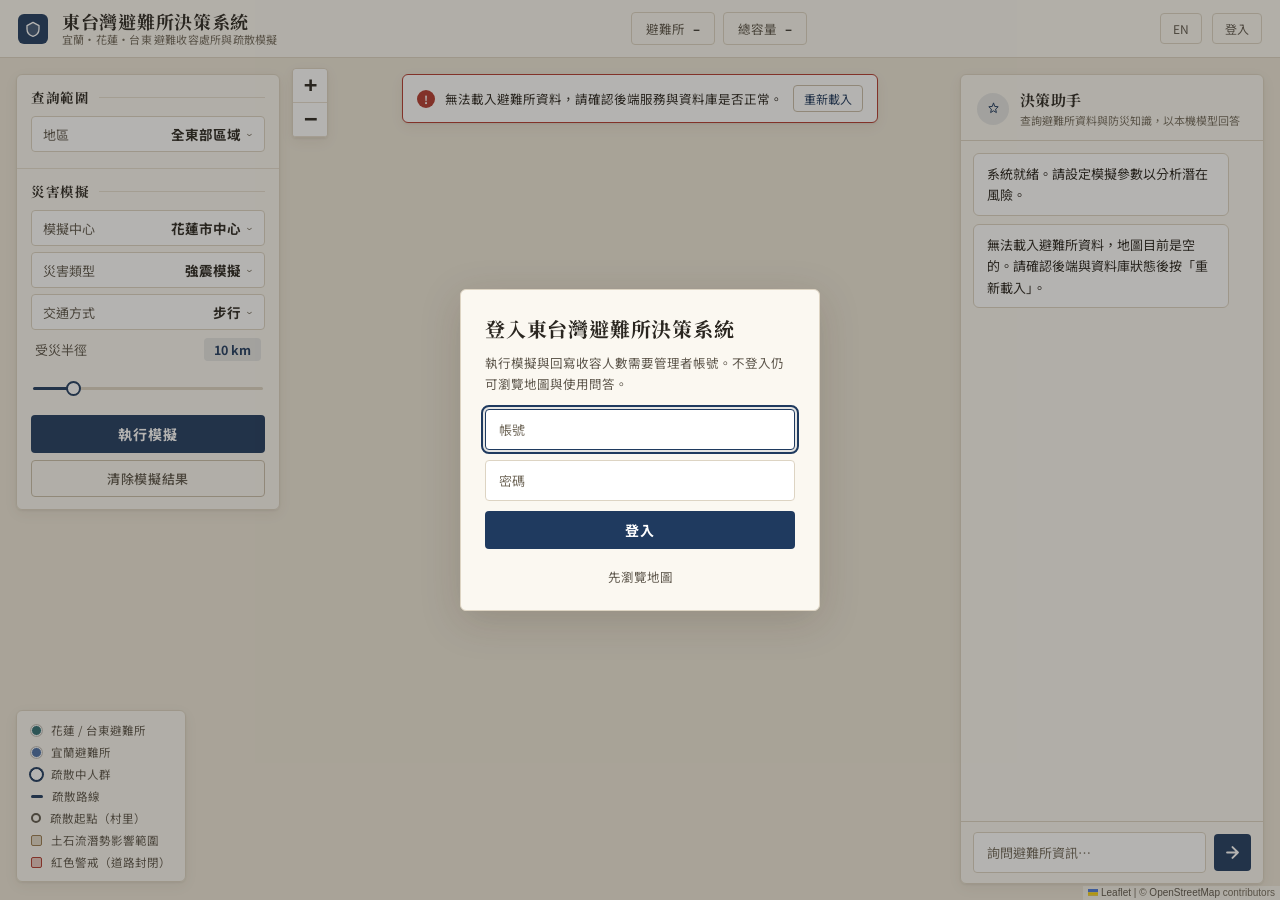
==== commit 236d9306: "make the controls keyboard-accseeible and fold the panels inot tabs on phone" ====
--- a/static/index.html
+++ b/static/index.html
@@ -3,7 +3,7 @@
 <head>
     <meta charset="UTF-8">
     <meta name="viewport" content="width=device-width, initial-scale=1">
-    <title>Disaster Hub</title>
+    <title>東台灣避難所決策系統</title>
     <!-- 跟左上角的標誌同一個圖形；沒有它瀏覽器會去要 /favicon.ico，每次載入都留一個 404 -->
     <link rel="icon" type="image/svg+xml" href="/static/favicon.svg">
     <link href="https://fonts.googleapis.com/css2?family=Noto+Sans+TC:wght@400;500;700&family=Noto+Serif+TC:wght@700&display=swap" rel="stylesheet">
@@ -14,9 +14,9 @@
 </head>
 <body>
 
-<nav class="navbar">
+<header class="navbar">
     <div class="logo-mark">
-        <svg width="16" height="16" viewBox="0 0 24 24" fill="none"><path d="M12 2L3 7V12C3 17.5 6.8 21.7 12 23C17.2 21.7 21 17.5 21 12V7L12 2Z" stroke="white" stroke-width="2" stroke-linejoin="round" fill="rgba(255,255,255,0.15)"/></svg>
+        <svg aria-hidden="true" width="16" height="16" viewBox="0 0 24 24" fill="none"><path d="M12 2L3 7V12C3 17.5 6.8 21.7 12 23C17.2 21.7 21 17.5 21 12V7L12 2Z" stroke="white" stroke-width="2" stroke-linejoin="round" fill="rgba(255,255,255,0.15)"/></svg>
     </div>
     <div class="brand">
         <span class="brand-name" data-i18n="brand_name">東台灣避難所決策系統</span>
@@ -34,81 +34,99 @@
         </div>
         <button type="button" class="auth-btn" id="btn-login-open" data-i18n="btn_login" hidden>登入</button>
     </div>
-</nav>
-
-<div class="workspace">
+</header>
+
+<main class="workspace">
 
     <div id="map-panel">
-        <div id="map"></div>
-        <canvas id="crowd-canvas"></canvas>
-        <div id="app-error" class="app-error" hidden>
-            <span class="app-error-icon">!</span>
+        <div id="map" role="region" aria-label="地圖" data-i18n-aria-label="map_label"></div>
+        <canvas id="crowd-canvas" aria-hidden="true"></canvas>
+        <div id="app-error" class="app-error" role="alert" hidden>
+            <span class="app-error-icon" aria-hidden="true">!</span>
             <span id="app-error-text"></span>
             <button type="button" id="app-error-retry" data-i18n="btn_retry">重新載入</button>
         </div>
-        <div class="legend">
+        <!-- 桌機一直展開；手機預設收合，點「圖例」才打開（static/js/main.js） -->
+        <details class="legend" id="legend" open>
+            <summary data-i18n="legend_label">圖例</summary>
             <!-- 色塊的顏色由 static/js/main.js 依 data-theme 從 THEME 填入，跟地圖上畫的是同一組 -->
-            <div class="legend-item"><div class="legend-dot" data-theme="hualienTaitung"></div><span data-i18n="legend_hualien_taitung">花蓮 / 台東避難所</span></div>
-            <div class="legend-item"><div class="legend-dot" data-theme="yilan"></div><span data-i18n="legend_yilan">宜蘭避難所</span></div>
-            <div class="legend-item"><div class="legend-dot" data-theme="crowd"></div><span data-i18n="legend_crowd">疏散中人群</span></div>
-            <div class="legend-item"><div class="legend-line" data-theme="route"></div><span data-i18n="legend_route">疏散路線</span></div>
-            <div class="legend-item"><div class="legend-ring" data-theme="origin"></div><span data-i18n="legend_origin">疏散起點（村里）</span></div>
-            <div class="legend-item"><div class="legend-area" data-theme="zone"></div><span data-i18n="legend_debris">土石流潛勢影響範圍</span></div>
-            <div class="legend-item"><div class="legend-area" data-theme="alertRed"></div><span data-i18n="legend_alert">紅色警戒（道路封閉）</span></div>
-        </div>
-    </div>
-
-    <aside class="sidebar overlay-panel">
+            <div class="legend-item"><div class="legend-dot" aria-hidden="true" data-theme="hualienTaitung"></div><span data-i18n="legend_hualien_taitung">花蓮 / 台東避難所</span></div>
+            <div class="legend-item"><div class="legend-dot" aria-hidden="true" data-theme="yilan"></div><span data-i18n="legend_yilan">宜蘭避難所</span></div>
+            <div class="legend-item"><div class="legend-dot" aria-hidden="true" data-theme="crowd"></div><span data-i18n="legend_crowd">疏散中人群</span></div>
+            <div class="legend-item"><div class="legend-line" aria-hidden="true" data-theme="route"></div><span data-i18n="legend_route">疏散路線</span></div>
+            <div class="legend-item"><div class="legend-ring" aria-hidden="true" data-theme="origin"></div><span data-i18n="legend_origin">疏散起點（村里）</span></div>
+            <div class="legend-item"><div class="legend-area" aria-hidden="true" data-theme="zone"></div><span data-i18n="legend_debris">土石流潛勢影響範圍</span></div>
+            <div class="legend-item"><div class="legend-area" aria-hidden="true" data-theme="alertRed"></div><span data-i18n="legend_alert">紅色警戒（道路封閉）</span></div>
+        </details>
+    </div>
+
+    <aside class="sidebar overlay-panel" id="sim-panel" aria-label="模擬設定" data-i18n-aria-label="tab_sim">
         <div class="panel-section">
             <div class="section-header" data-i18n="section_area">觀測區域</div>
-            <div class="list-row" onclick="toggleDropdown(event,'city-dropdown')">
-                <span class="row-label" data-i18n="label_area">地區</span>
-                <span class="row-value" id="city-display" data-i18n="city_all">全東部區域</span>
-                <span class="chevron">›</span>
+            <div class="field">
+                <button type="button" class="list-row dropdown-trigger" id="city-trigger" aria-haspopup="listbox" aria-expanded="false" aria-controls="city-dropdown" aria-labelledby="city-label city-display">
+                    <span class="row-label" id="city-label" data-i18n="label_area">地區</span>
+                    <span class="row-value" id="city-display" data-i18n="city_all">全東部區域</span>
+                    <span class="chevron" aria-hidden="true">›</span>
+                </button>
                 <div class="dropdown-menu" id="city-dropdown">
-                    <div class="dropdown-option selected" onclick="selectOption(event,'city','all','city_all')"><span data-i18n="city_all">全東部區域</span><span class="checkmark">✓</span></div>
-                    <div class="dropdown-option" onclick="selectOption(event,'city','YILAN','city_yilan')"><span data-i18n="city_yilan">宜蘭</span></div>
-                    <div class="dropdown-option" onclick="selectOption(event,'city','HUALIEN','city_hualien')"><span data-i18n="city_hualien">花蓮</span></div>
-                    <div class="dropdown-option" onclick="selectOption(event,'city','TAITUNG','city_taitung')"><span data-i18n="city_taitung">台東</span></div>
+                    <ul role="listbox" aria-labelledby="city-label">
+                        <li class="dropdown-option selected" role="option" tabindex="-1" aria-selected="true" data-key="city" data-value="all" data-label="city_all"><span data-i18n="city_all">全東部區域</span><span class="checkmark" aria-hidden="true">✓</span></li>
+                        <li class="dropdown-option" role="option" tabindex="-1" aria-selected="false" data-key="city" data-value="YILAN" data-label="city_yilan"><span data-i18n="city_yilan">宜蘭</span></li>
+                        <li class="dropdown-option" role="option" tabindex="-1" aria-selected="false" data-key="city" data-value="HUALIEN" data-label="city_hualien"><span data-i18n="city_hualien">花蓮</span></li>
+                        <li class="dropdown-option" role="option" tabindex="-1" aria-selected="false" data-key="city" data-value="TAITUNG" data-label="city_taitung"><span data-i18n="city_taitung">台東</span></li>
+                    </ul>
                 </div>
             </div>
         </div>
 
         <div class="panel-section">
             <div class="section-header" data-i18n="section_sim">災害模擬</div>
-            <div class="list-row" onclick="toggleDropdown(event,'loc-dropdown')">
-                <span class="row-label" data-i18n="label_center">模擬中心</span>
-                <span class="row-value" id="loc-display" data-i18n="loc_hualien">花蓮市中心</span>
-                <span class="chevron">›</span>
+            <div class="field">
+                <button type="button" class="list-row dropdown-trigger" id="loc-trigger" aria-haspopup="listbox" aria-expanded="false" aria-controls="loc-dropdown" aria-labelledby="loc-label loc-display">
+                    <span class="row-label" id="loc-label" data-i18n="label_center">模擬中心</span>
+                    <span class="row-value" id="loc-display" data-i18n="loc_hualien">花蓮市中心</span>
+                    <span class="chevron" aria-hidden="true">›</span>
+                </button>
                 <div class="dropdown-menu" id="loc-dropdown">
-                    <div class="dropdown-option selected" onclick="selectOption(event,'loc','121.60,23.98','loc_hualien')"><span data-i18n="loc_hualien">花蓮市中心</span><span class="checkmark">✓</span></div>
-                    <div class="dropdown-option" onclick="selectOption(event,'loc','121.75,24.75','loc_yilan')"><span data-i18n="loc_yilan">宜蘭市中心</span></div>
-                    <div class="dropdown-option" onclick="selectOption(event,'loc','121.13,22.75','loc_taitung')"><span data-i18n="loc_taitung">台東市中心</span></div>
-                    <div class="dropdown-hint" data-i18n="loc_pick_hint">也可以直接在地圖上點一下</div>
-                </div>
-            </div>
-            <div class="list-row" onclick="toggleDropdown(event,'type-dropdown')">
-                <span class="row-label" data-i18n="label_type">災害類型</span>
-                <span class="row-value" id="type-display" data-i18n="type_earthquake">強震模擬</span>
-                <span class="chevron">›</span>
+                    <ul role="listbox" aria-labelledby="loc-label">
+                        <li class="dropdown-option selected" role="option" tabindex="-1" aria-selected="true" data-key="loc" data-value="121.60,23.98" data-label="loc_hualien"><span data-i18n="loc_hualien">花蓮市中心</span><span class="checkmark" aria-hidden="true">✓</span></li>
+                        <li class="dropdown-option" role="option" tabindex="-1" aria-selected="false" data-key="loc" data-value="121.75,24.75" data-label="loc_yilan"><span data-i18n="loc_yilan">宜蘭市中心</span></li>
+                        <li class="dropdown-option" role="option" tabindex="-1" aria-selected="false" data-key="loc" data-value="121.13,22.75" data-label="loc_taitung"><span data-i18n="loc_taitung">台東市中心</span></li>
+                    </ul>
+                    <p class="dropdown-hint" data-i18n="loc_pick_hint">也可以直接在地圖上點一下</p>
+                </div>
+            </div>
+            <div class="field">
+                <button type="button" class="list-row dropdown-trigger" id="type-trigger" aria-haspopup="listbox" aria-expanded="false" aria-controls="type-dropdown" aria-labelledby="type-label type-display">
+                    <span class="row-label" id="type-label" data-i18n="label_type">災害類型</span>
+                    <span class="row-value" id="type-display" data-i18n="type_earthquake">強震模擬</span>
+                    <span class="chevron" aria-hidden="true">›</span>
+                </button>
                 <div class="dropdown-menu" id="type-dropdown">
-                    <div class="dropdown-option selected" onclick="selectOption(event,'type','earthquake','type_earthquake')"><span data-i18n="type_earthquake">強震模擬</span><span class="checkmark">✓</span></div>
-                    <div class="dropdown-option" onclick="selectOption(event,'type','flood','type_flood')"><span data-i18n="type_flood">淹水模擬</span></div>
-                    <div class="dropdown-option" onclick="selectOption(event,'type','fire','type_fire')"><span data-i18n="type_fire">火災模擬</span></div>
-                </div>
-            </div>
-            <div class="list-row" onclick="toggleDropdown(event,'mode-dropdown')">
-                <span class="row-label" data-i18n="label_mode">交通方式</span>
-                <span class="row-value" id="mode-display" data-i18n="mode_walk">步行</span>
-                <span class="chevron">›</span>
+                    <ul role="listbox" aria-labelledby="type-label">
+                        <li class="dropdown-option selected" role="option" tabindex="-1" aria-selected="true" data-key="type" data-value="earthquake" data-label="type_earthquake"><span data-i18n="type_earthquake">強震模擬</span><span class="checkmark" aria-hidden="true">✓</span></li>
+                        <li class="dropdown-option" role="option" tabindex="-1" aria-selected="false" data-key="type" data-value="flood" data-label="type_flood"><span data-i18n="type_flood">淹水模擬</span></li>
+                        <li class="dropdown-option" role="option" tabindex="-1" aria-selected="false" data-key="type" data-value="fire" data-label="type_fire"><span data-i18n="type_fire">火災模擬</span></li>
+                    </ul>
+                </div>
+            </div>
+            <div class="field">
+                <button type="button" class="list-row dropdown-trigger" id="mode-trigger" aria-haspopup="listbox" aria-expanded="false" aria-controls="mode-dropdown" aria-labelledby="mode-label mode-display">
+                    <span class="row-label" id="mode-label" data-i18n="label_mode">交通方式</span>
+                    <span class="row-value" id="mode-display" data-i18n="mode_walk">步行</span>
+                    <span class="chevron" aria-hidden="true">›</span>
+                </button>
                 <div class="dropdown-menu" id="mode-dropdown">
-                    <div class="dropdown-option selected" onclick="selectOption(event,'mode','walk','mode_walk')"><span data-i18n="mode_walk">步行</span><span class="checkmark">✓</span></div>
-                    <div class="dropdown-option" onclick="selectOption(event,'mode','drive','mode_drive')"><span data-i18n="mode_drive">開車</span></div>
+                    <ul role="listbox" aria-labelledby="mode-label">
+                        <li class="dropdown-option selected" role="option" tabindex="-1" aria-selected="true" data-key="mode" data-value="walk" data-label="mode_walk"><span data-i18n="mode_walk">步行</span><span class="checkmark" aria-hidden="true">✓</span></li>
+                        <li class="dropdown-option" role="option" tabindex="-1" aria-selected="false" data-key="mode" data-value="drive" data-label="mode_drive"><span data-i18n="mode_drive">開車</span></li>
+                    </ul>
                 </div>
             </div>
             <div class="slider-row">
                 <div class="slider-header">
-                    <span class="slider-label" data-i18n="label_radius">受災半徑</span>
+                    <label class="slider-label" for="sim-radius" data-i18n="label_radius">受災半徑</label>
                     <span class="slider-value" id="radius-val">10 km</span>
                 </div>
                 <input type="range" id="sim-radius" min="1" max="60" value="10">
@@ -118,23 +136,23 @@
         <!-- 模擬進度條 -->
         <div id="sim-progress-wrap">
             <div class="progress-label">
-                <span data-i18n="sim_progress">人群疏散模擬中</span>
+                <span id="sim-progress-label" data-i18n="sim_progress">人群疏散模擬中</span>
                 <span id="progress-pct">0%</span>
             </div>
-            <div id="sim-progress-bar-bg">
+            <div id="sim-progress-bar-bg" role="progressbar" aria-labelledby="sim-progress-label" aria-valuemin="0" aria-valuemax="100" aria-valuenow="0">
                 <div id="sim-progress-bar"></div>
             </div>
         </div>
 
         <div class="panel-actions">
-            <button class="btn-primary" id="btn-simulate" data-i18n="btn_simulate">執行空間模擬</button>
-            <button class="btn-danger" id="btn-reset" data-i18n="btn_reset">清除所有圖層</button>
+            <button type="button" class="btn-primary" id="btn-simulate" data-i18n="btn_simulate">執行空間模擬</button>
+            <button type="button" class="btn-danger" id="btn-reset" data-i18n="btn_reset">清除所有圖層</button>
         </div>
     </aside>
 
-    <aside id="chat-panel" class="overlay-panel">
+    <aside id="chat-panel" class="overlay-panel" aria-label="決策助手" data-i18n-aria-label="tab_chat">
         <div class="chat-header">
-            <div class="chat-avatar">
+            <div class="chat-avatar" aria-hidden="true">
                 <svg width="15" height="15" viewBox="0 0 24 24" fill="none"><path d="M12 3L13.9 8.6L19.5 9.2L15.4 13L16.6 18.5L12 15.6L7.4 18.5L8.6 13L4.5 9.2L10.1 8.6L12 3Z" stroke="#a5b4fc" stroke-width="1.6" stroke-linejoin="round"/></svg>
             </div>
             <div>
@@ -142,26 +160,33 @@
                 <div class="chat-subtitle" data-i18n="chat_subtitle">RAG · PostGIS 空間查詢 · 本地 LLM</div>
             </div>
         </div>
-        <div id="chat-container">
+        <div id="chat-container" role="log" aria-live="polite">
             <div class="msg msg-ai" data-i18n="chat_ready">系統就緒。請設定模擬參數以分析潛在風險。</div>
         </div>
         <div class="input-bar">
-            <input class="input-field" type="text" id="user-input" placeholder="詢問避難所資訊…" data-i18n-placeholder="chat_placeholder" onkeydown="if(event.key==='Enter') sendChat(this.value)">
-            <button class="send-btn" onclick="sendChat(document.getElementById('user-input').value)">
-                <svg width="13" height="13" viewBox="0 0 12 12" fill="none"><path d="M6 1L11 6L6 11M1 6H11" stroke="white" stroke-width="1.8" stroke-linecap="round" stroke-linejoin="round"/></svg>
+            <input class="input-field" type="text" id="user-input" placeholder="詢問避難所資訊…" data-i18n-placeholder="chat_placeholder"
+                   aria-label="詢問避難所資訊" data-i18n-aria-label="chat_input_label" onkeydown="if(event.key==='Enter') sendChat(this.value)">
+            <button type="button" class="send-btn" aria-label="送出" data-i18n-aria-label="chat_send" onclick="sendChat(document.getElementById('user-input').value)">
+                <svg aria-hidden="true" width="13" height="13" viewBox="0 0 12 12" fill="none"><path d="M6 1L11 6L6 11M1 6H11" stroke="white" stroke-width="1.8" stroke-linecap="round" stroke-linejoin="round"/></svg>
             </button>
         </div>
     </aside>
 
-</div>
+    <!-- 手機上兩個面板預設收起，從這排分頁打開（static/js/main.js）；桌機上不顯示 -->
+    <nav class="mobile-tabs" aria-label="面板" data-i18n-aria-label="tabs_label">
+        <button type="button" id="tab-sim" aria-controls="sim-panel" aria-expanded="false" data-i18n="tab_sim">模擬設定</button>
+        <button type="button" id="tab-chat" aria-controls="chat-panel" aria-expanded="false" data-i18n="tab_chat">決策助手</button>
+    </nav>
+
+</main>
 
 <div id="login-overlay" class="login-overlay" hidden>
-    <form id="login-form" class="login-card">
-        <div class="login-title" data-i18n="login_title">登入</div>
+    <form id="login-form" class="login-card" role="dialog" aria-modal="true" aria-labelledby="login-title">
+        <div class="login-title" id="login-title" data-i18n="login_title">登入</div>
         <div class="login-sub" data-i18n="login_sub">執行模擬與回寫收容人數需要管理者帳號。不登入仍可瀏覽地圖與使用問答。</div>
-        <input class="input-field" type="text" id="login-user" placeholder="帳號" data-i18n-placeholder="login_user" autocomplete="username" required>
-        <input class="input-field" type="password" id="login-pass" placeholder="密碼" data-i18n-placeholder="login_pass" autocomplete="current-password" required>
-        <div id="login-error" class="login-error" hidden></div>
+        <input class="input-field" type="text" id="login-user" placeholder="帳號" data-i18n-placeholder="login_user" aria-label="帳號" data-i18n-aria-label="login_user" autocomplete="username" required>
+        <input class="input-field" type="password" id="login-pass" placeholder="密碼" data-i18n-placeholder="login_pass" aria-label="密碼" data-i18n-aria-label="login_pass" autocomplete="current-password" required>
+        <div id="login-error" class="login-error" role="alert" hidden></div>
         <button class="btn-primary" type="submit" id="btn-login" data-i18n="btn_login">登入</button>
         <button class="btn-ghost" type="button" id="btn-login-skip" data-i18n="login_skip">先瀏覽地圖</button>
     </form>
--- a/static/style.css
+++ b/static/style.css
@@ -18,7 +18,8 @@
             --hairline: #E6DECF;
             --text: #2A2620;
             --text-dim: #5E574C;
-            --text-faint: #8C8475;
+            /* 最淡的字也要在面板上達到 4.5:1（WCAG AA）：原本的 #8C8475 只有 3.5 */
+            --text-faint: #736B5D;
             --accent: #1F3A5F;
             --accent-hover: #2B4C78;
             --accent-dim: rgba(31, 58, 95, 0.10);
@@ -135,12 +136,17 @@
         }
         .section-header::after { content: ''; flex: 1; height: 1px; background: var(--hairline); }
 
+        /* 一個欄位＝觸發按鈕＋下拉選單，選單相對這一格定位 */
+        .field { position: relative; margin-bottom: 6px; }
         .list-row {
             display: flex;
             align-items: center;
+            width: 100%;
             padding: 0 11px;
             min-height: 36px;
-            margin-bottom: 6px;
+            font: inherit;
+            color: inherit;
+            text-align: left;
             background: var(--surface);
             border: 1px solid var(--line);
             border-radius: var(--radius-sm);
@@ -183,8 +189,10 @@
         .dropdown-option:first-child { border-top: none; }
         .dropdown-option:hover { background: var(--accent-dim); color: var(--text); }
         .dropdown-option.selected { color: var(--accent); font-weight: 700; border-left: 2px solid var(--accent); padding-left: 11px; }
+        .dropdown-menu ul { list-style: none; }
+        .dropdown-option:focus { outline: none; background: var(--accent-dim); color: var(--text); box-shadow: inset 2px 0 0 var(--accent); }
         .checkmark { font-size: 12px; color: var(--accent); }
-        .dropdown-hint { padding: 8px 13px; font-size: 12px; color: var(--text-faint); border-top: 1px solid var(--hairline); cursor: default; }
+        .dropdown-hint { margin: 0; padding: 8px 13px; font-size: 12px; color: var(--text-faint); border-top: 1px solid var(--hairline); cursor: default; }
 
         .slider-row { padding: 2px 2px 8px; }
         .slider-header { display: flex; justify-content: space-between; align-items: center; margin-bottom: 10px; padding: 0 2px; }
@@ -258,7 +266,8 @@
             transition: background 0.15s, color 0.15s, border-color 0.15s;
         }
         .btn-danger:hover { background: var(--danger-dim); color: var(--danger); border-color: var(--danger); }
-        button:focus-visible, .list-row:focus-visible { outline: 2px solid var(--accent); outline-offset: 2px; }
+        button:focus-visible, .list-row:focus-visible, input:focus-visible, a:focus-visible { outline: 2px solid var(--accent); outline-offset: 2px; }
+        #map:focus-visible { outline: 3px solid var(--accent); outline-offset: -3px; }
 
         /* 進度條（模擬進行中） */
         #sim-progress-wrap {
@@ -377,6 +386,7 @@
             font-size: 11.5px;
             box-shadow: var(--shadow);
         }
+        .legend summary { display: none; }
         .legend-item { display: flex; align-items: center; gap: 9px; margin-bottom: 6px; color: var(--text-dim); }
         .legend-item:last-child { margin-bottom: 0; }
         .legend-dot { width: 11px; height: 11px; border-radius: 50%; border: 1.5px solid var(--surface); box-shadow: 0 0 0 1px rgba(42, 38, 32, 0.25); flex-shrink: 0; }
@@ -542,8 +552,70 @@
         }
         .btn-ghost:hover { color: var(--accent); }
 
+        /* 手機底部的面板分頁：桌機不顯示 */
+        .mobile-tabs { display: none; }
+
         @media (max-width: 1100px) {
             :root { --sidebar-w: 240px; }
             #chat-panel { width: 264px; }
             .nav-stats { display: none; }
         }
+
+        /* ── 手機（760px 以下） ──────────────────────────────
+           兩個浮動面板在手機上會把地圖擠沒：預設收起，從底部的分頁打開成下方的抽屜，
+           一次只開一個（body 的 data-sheet，static/js/main.js） */
+        @media (max-width: 760px) {
+            :root { --tabs-h: 56px; }
+            .navbar { height: 52px; padding: 0 12px; gap: 10px; }
+            .brand-name { font-size: 15px; }
+            .brand-sub { display: none; }
+            .auth-btn { padding: 5px 9px; }
+            .auth-user { display: none; }
+
+            .sidebar, #chat-panel {
+                display: none;
+                top: auto; left: 0; right: 0;
+                bottom: var(--tabs-h);
+                width: auto;
+                max-height: none;
+                border-radius: 10px 10px 0 0;
+                border-bottom: none;
+                box-shadow: 0 -4px 20px rgba(60, 48, 30, 0.12);
+            }
+            .sidebar { height: auto; max-height: 72%; }
+            #chat-panel { height: 72%; }
+            body[data-sheet="sim"] .sidebar { display: flex; }
+            body[data-sheet="chat"] #chat-panel { display: flex; }
+
+            .mobile-tabs {
+                display: flex;
+                position: absolute;
+                left: 0; right: 0; bottom: 0;
+                height: var(--tabs-h);
+                padding-bottom: env(safe-area-inset-bottom, 0px);
+                background: var(--panel-solid);
+                border-top: 1px solid var(--line);
+                z-index: 1100;
+            }
+            .mobile-tabs button {
+                flex: 1;
+                background: transparent;
+                border: none;
+                font: inherit;
+                font-size: 14px;
+                font-weight: 700;
+                color: var(--text-dim);
+                cursor: pointer;
+            }
+            .mobile-tabs button[aria-expanded="true"] { color: var(--accent); box-shadow: inset 0 3px 0 var(--accent); }
+
+            /* 縮放按鈕回到左上角；版權列與圖例放在分頁上面 */
+            .leaflet-top.leaflet-left { left: 0; }
+            .leaflet-bottom { bottom: var(--tabs-h); }
+            .legend { bottom: calc(var(--tabs-h) + 10px); left: 10px; padding: 6px 10px; font-size: 10.5px; }
+            .legend summary { display: list-item; cursor: pointer; font-size: 12px; font-weight: 700; color: var(--text); }
+            .legend[open] summary { margin-bottom: 6px; }
+            .legend-item { margin-bottom: 4px; }
+            body[data-sheet="sim"] .legend, body[data-sheet="chat"] .legend { display: none; }
+            .app-error { top: 10px; }
+        }
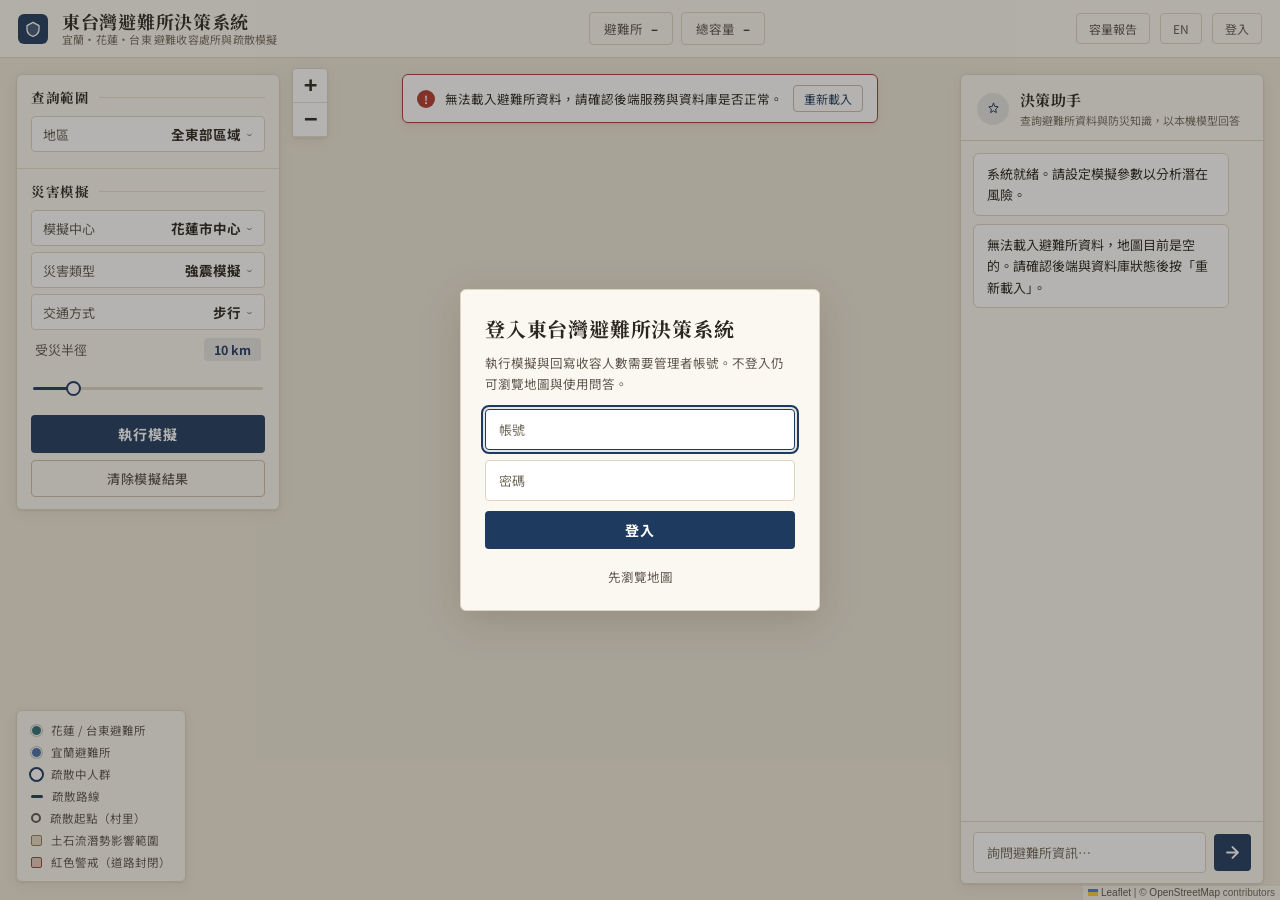
==== commit d9c2ba34: "test the report endpoint, page view and cache refresh" ====
--- a/static/index.html
+++ b/static/index.html
@@ -27,6 +27,8 @@
         <div class="stat-chip"><span data-i18n="stat_capacity">總容量</span> <b id="stat-capacity">–</b></div>
     </div>
     <div class="auth-area">
+        <!-- 容量缺口報告：41 個鄉鎮的規劃參考，給公所與縣府看（只有中文） -->
+        <a class="auth-btn report-link" href="/report" data-i18n="report_link">容量報告</a>
         <button type="button" class="auth-btn" id="btn-lang" data-i18n="lang_toggle">EN</button>
         <div class="auth-chip" id="auth-chip" hidden>
             <span class="auth-user" id="auth-user"></span>
--- a/static/style.css
+++ b/static/style.css
@@ -499,6 +499,10 @@
 
         /* ── 登入 ─────────────────────────────────── */
         .auth-area { margin-left: auto; display: flex; align-items: center; gap: 10px; }
+        a.auth-btn { text-decoration: none; display: inline-flex; align-items: center; }
+        /* 報告頁是給規劃用的寬表格，手機上導覽列放不下第三顆按鈕：最窄的螢幕不顯示，網址 /report 照樣能開 */
+        .report-link { white-space: nowrap; }
+        @media (max-width: 480px) { .auth-btn.report-link { display: none; } }
         .auth-chip { display: flex; align-items: center; gap: 10px; font-size: 12.5px; color: var(--text-dim); }
         .auth-chip[hidden] { display: none; }
         .auth-user { color: var(--text); font-weight: 600; }
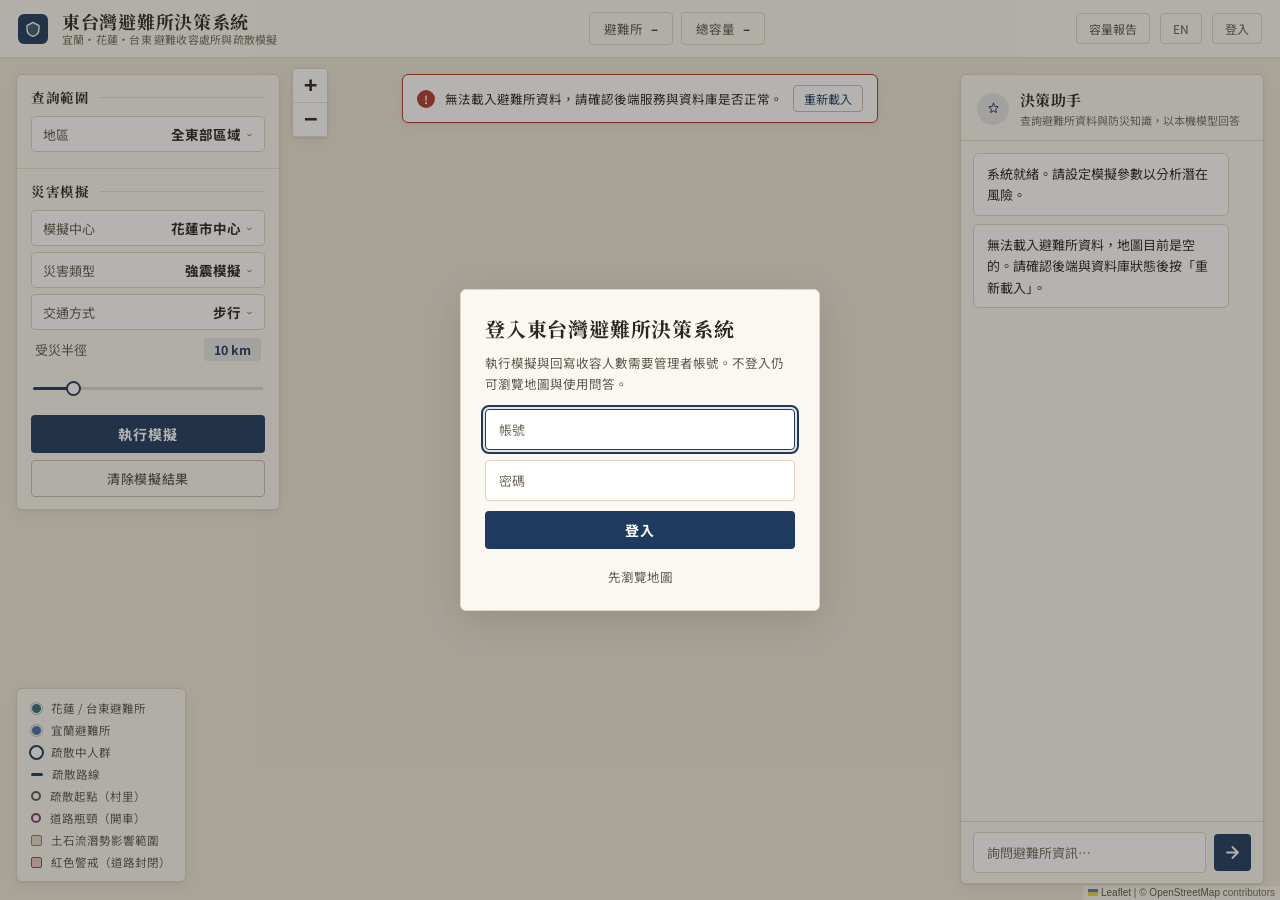
==== commit 57df3e68: "show driving bottlenacks on the map and summarise them in the chat" ====
--- a/static/index.html
+++ b/static/index.html
@@ -57,6 +57,7 @@
             <div class="legend-item"><div class="legend-dot" aria-hidden="true" data-theme="crowd"></div><span data-i18n="legend_crowd">疏散中人群</span></div>
             <div class="legend-item"><div class="legend-line" aria-hidden="true" data-theme="route"></div><span data-i18n="legend_route">疏散路線</span></div>
             <div class="legend-item"><div class="legend-ring" aria-hidden="true" data-theme="origin"></div><span data-i18n="legend_origin">疏散起點（村里）</span></div>
+            <div class="legend-item"><div class="legend-ring" aria-hidden="true" data-theme="bottleneck"></div><span data-i18n="legend_bottleneck">道路瓶頸（開車）</span></div>
             <div class="legend-item"><div class="legend-area" aria-hidden="true" data-theme="zone"></div><span data-i18n="legend_debris">土石流潛勢影響範圍</span></div>
             <div class="legend-item"><div class="legend-area" aria-hidden="true" data-theme="alertRed"></div><span data-i18n="legend_alert">紅色警戒（道路封閉）</span></div>
         </details>
